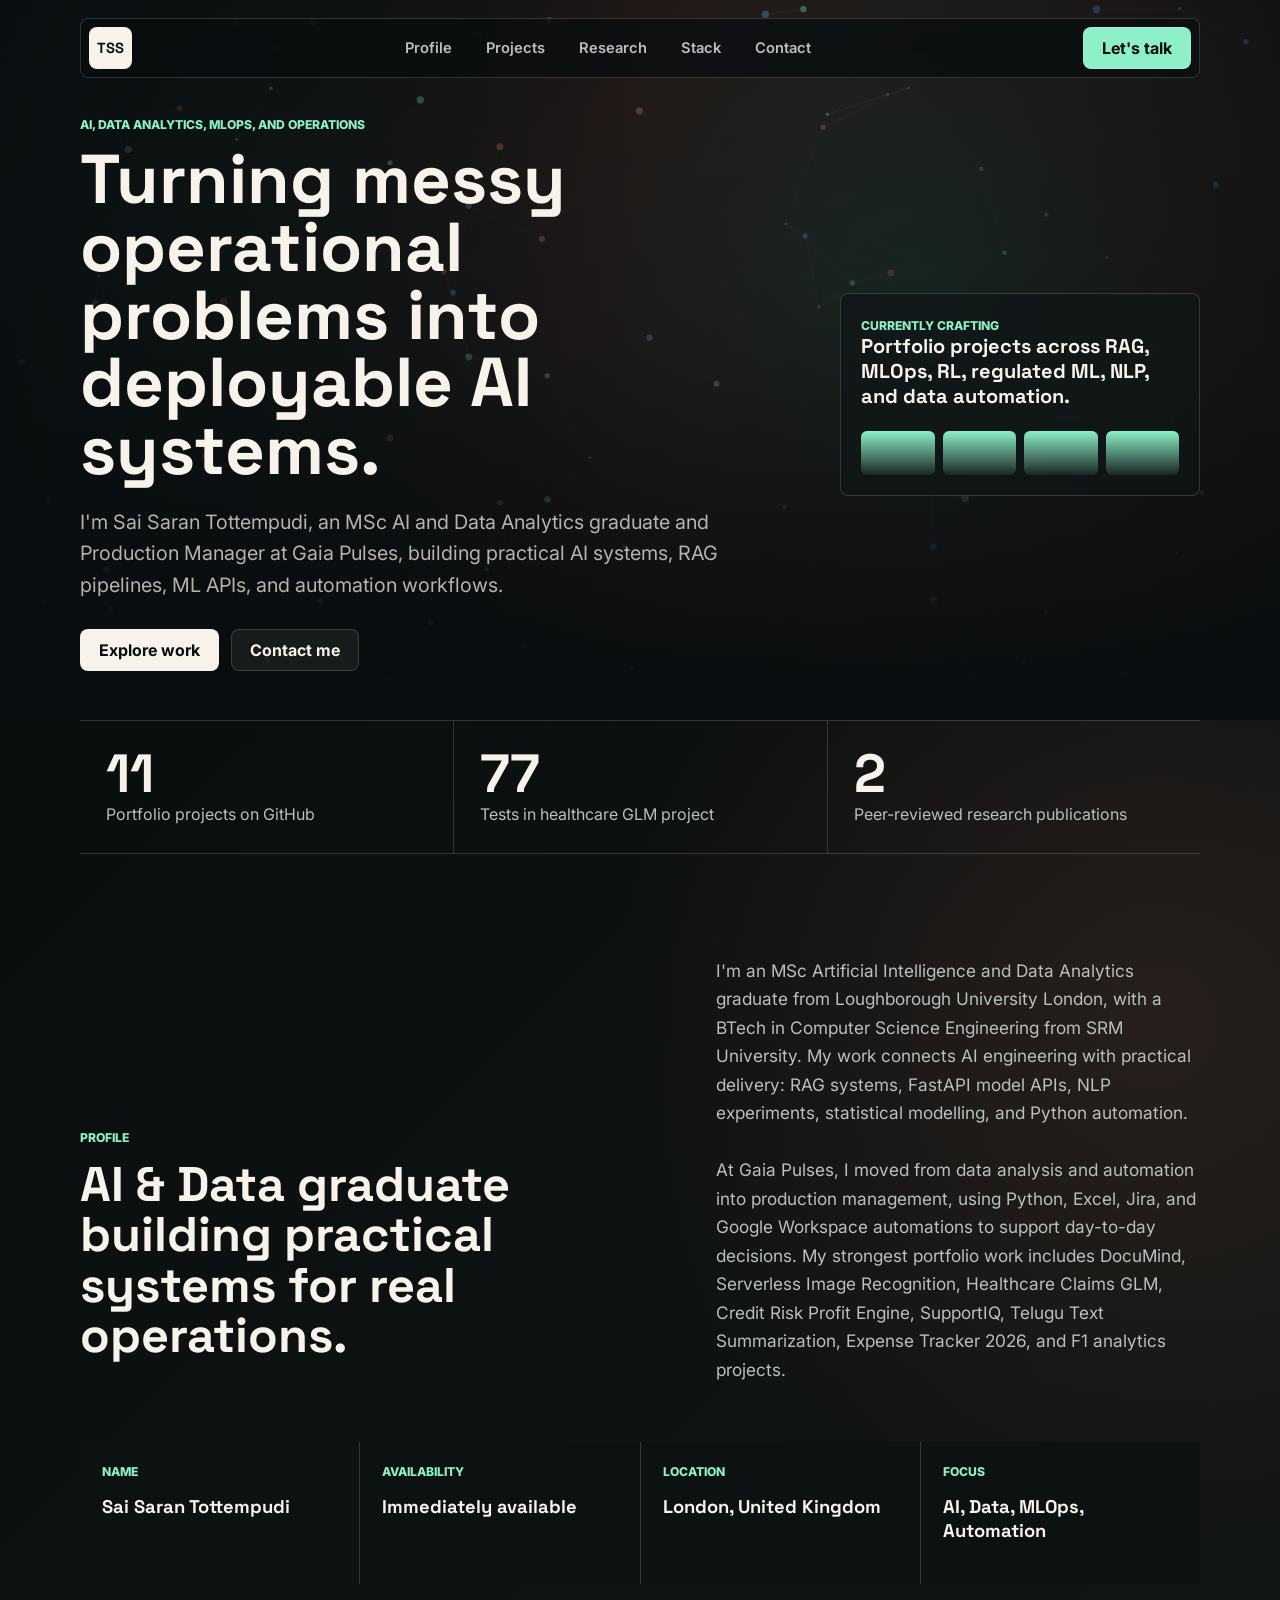
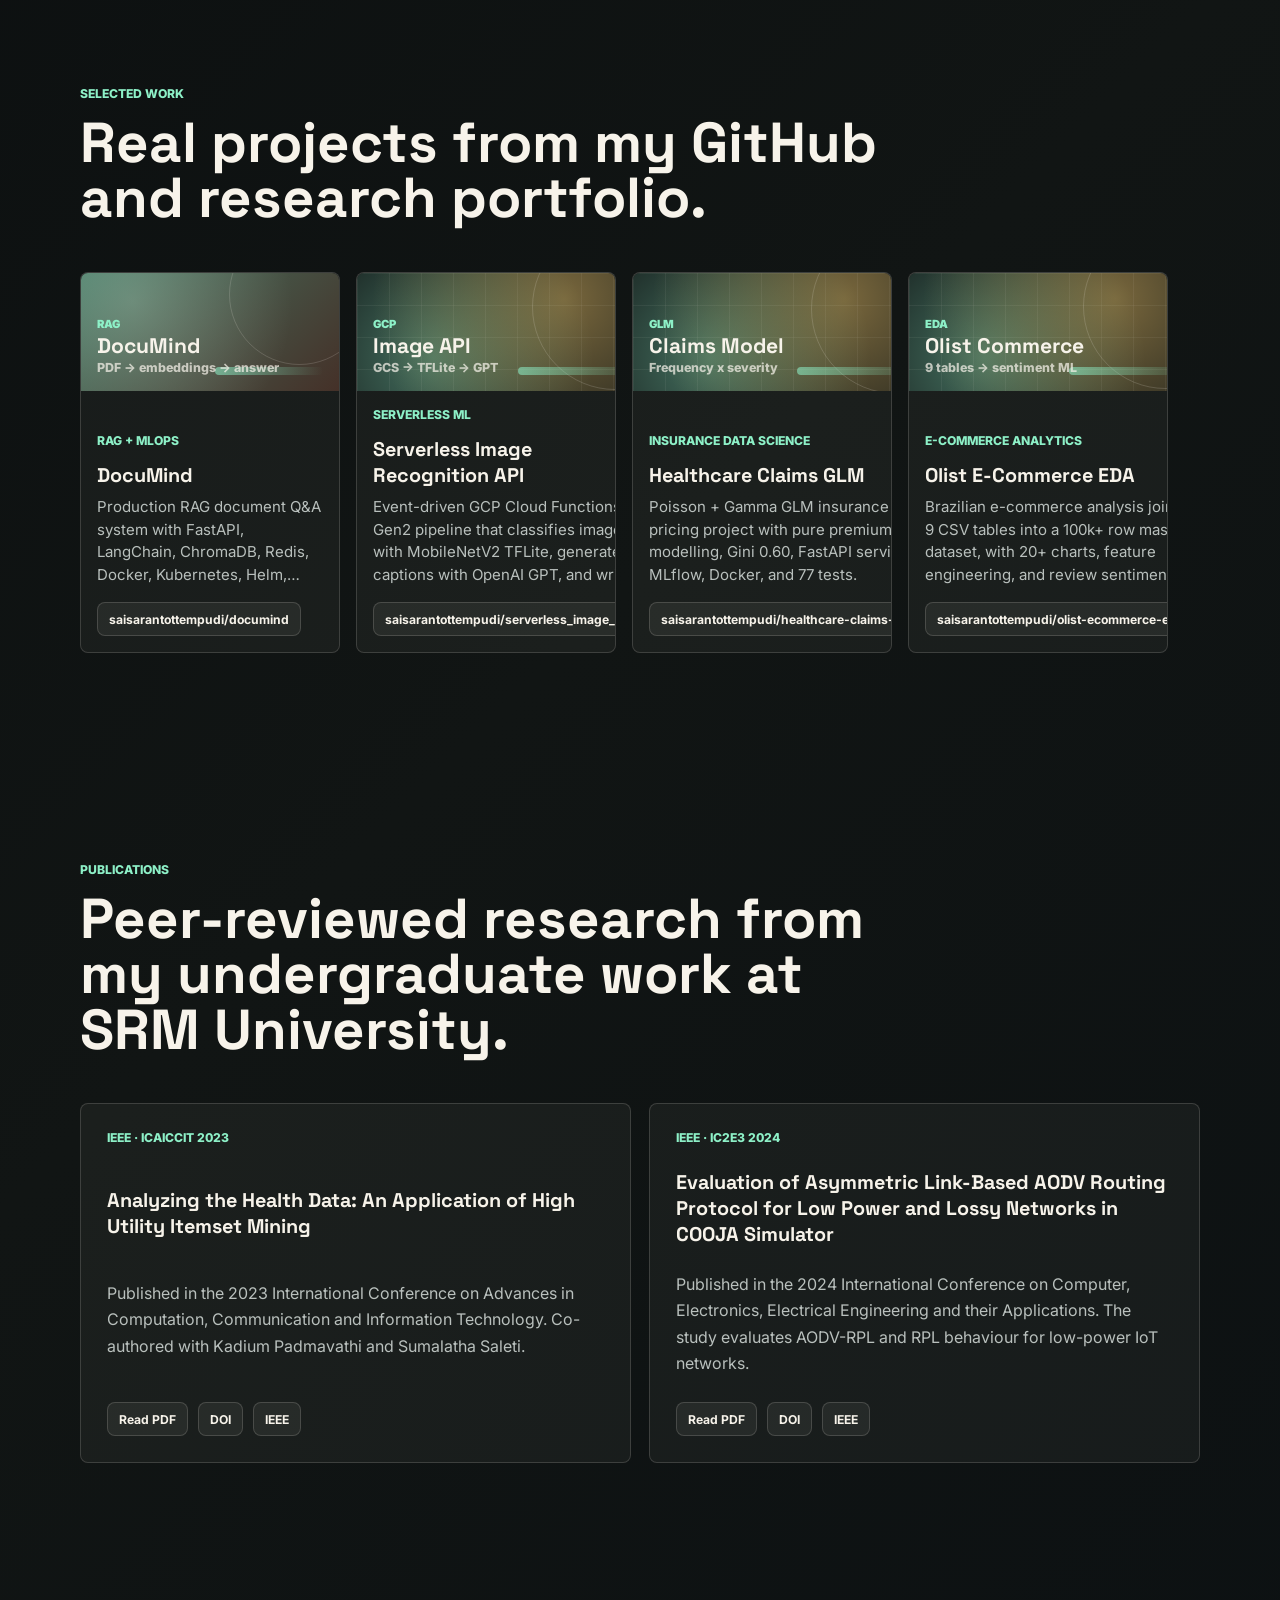
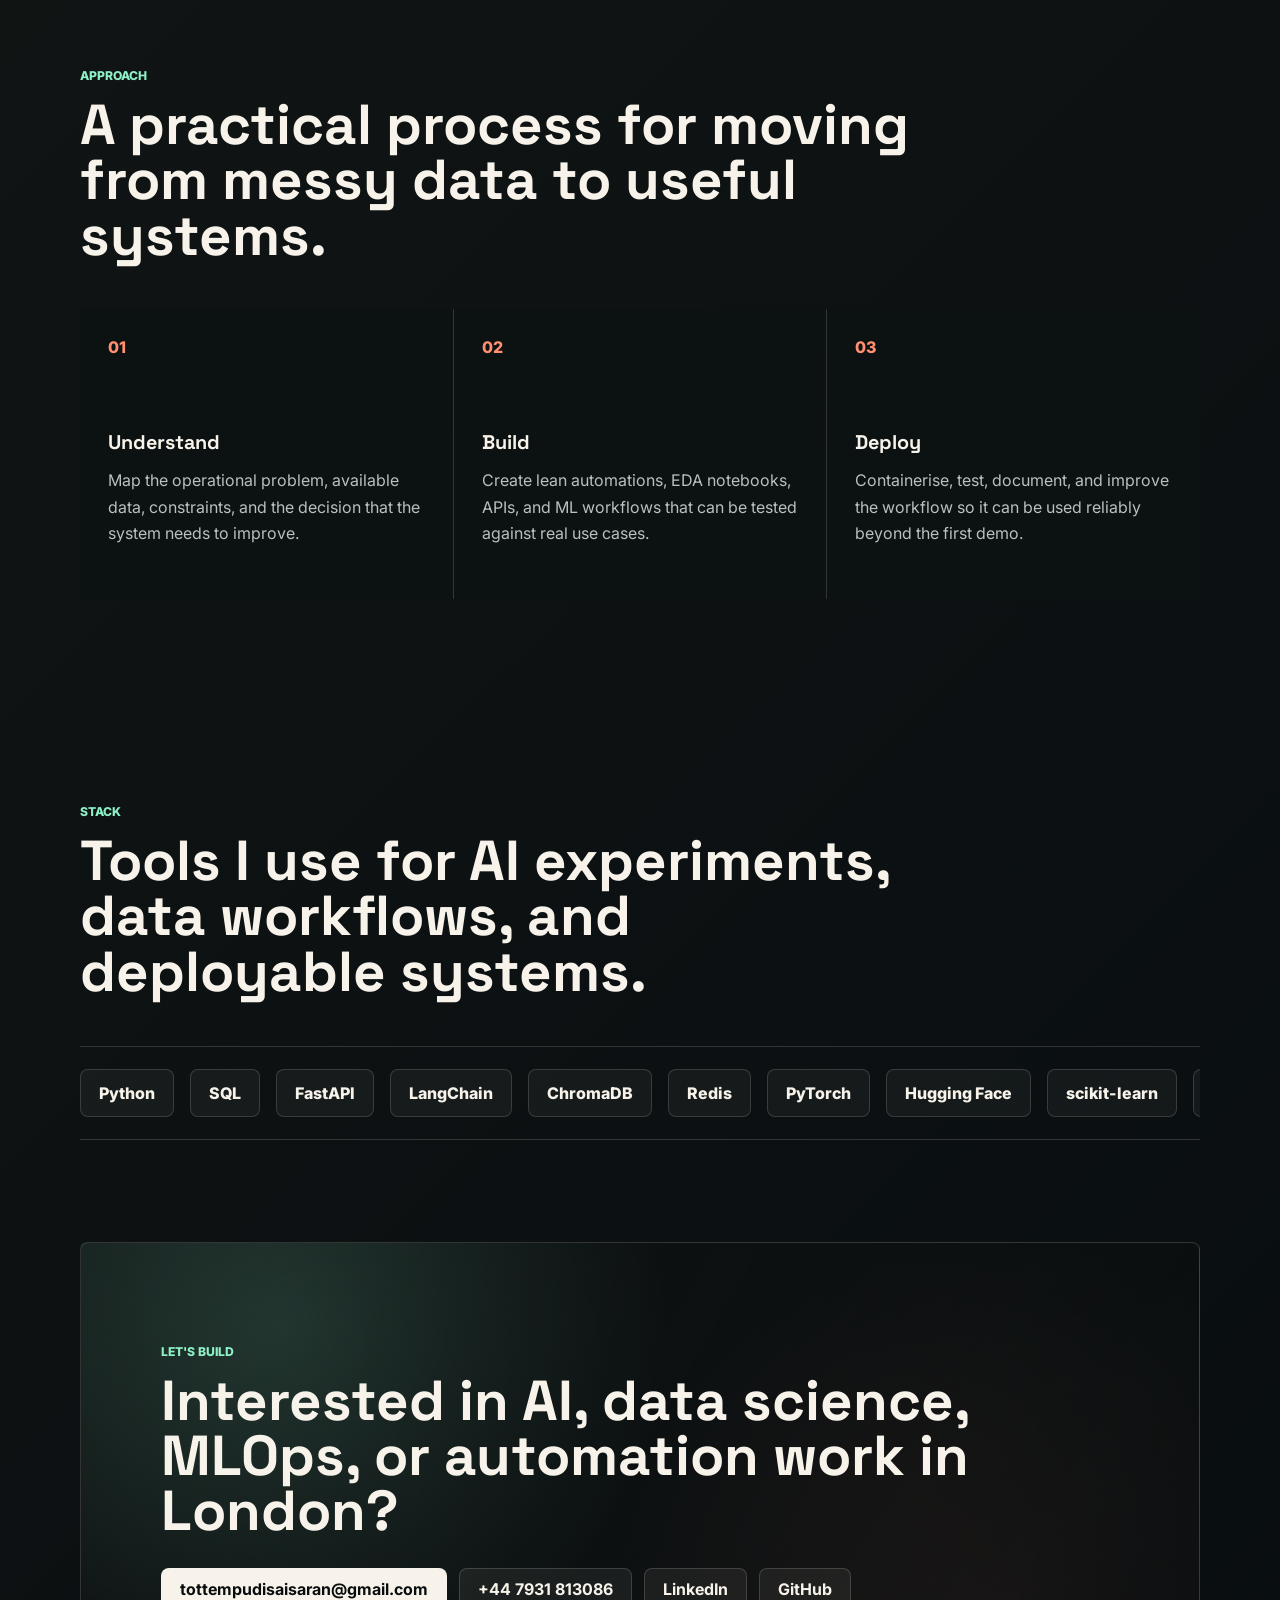
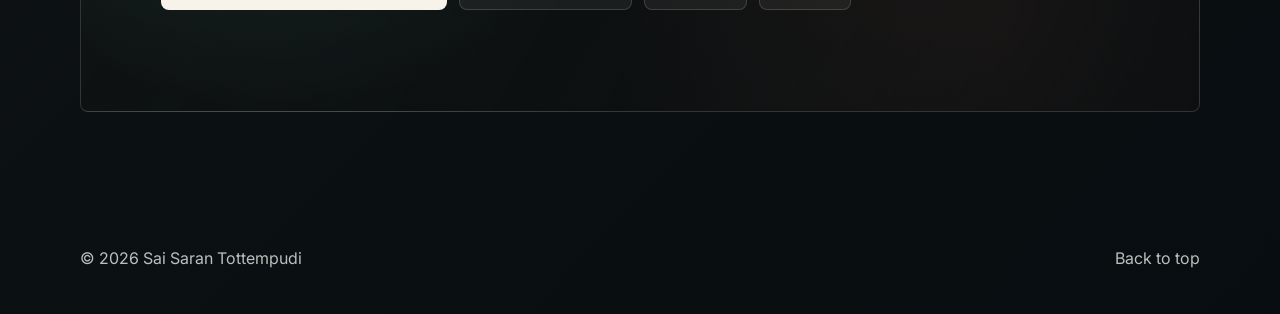
==== index.html @ 780d6856 "Initial commit — portfolio website" ====
<!doctype html>
<html lang="en">
  <head>
    <meta charset="UTF-8" />
    <meta name="viewport" content="width=device-width, initial-scale=1.0" />
    <meta
      name="description"
      content="Portfolio of Sai Saran Tottempudi, AI and Data Analytics graduate, MLOps builder, and Production Manager at Gaia Pulses."
    />
    <title>Sai Saran Tottempudi | AI & Data Portfolio</title>
    <link rel="preconnect" href="https://fonts.googleapis.com" />
    <link rel="preconnect" href="https://fonts.gstatic.com" crossorigin />
    <link
      href="https://fonts.googleapis.com/css2?family=Inter:wght@400;500;600;700;800&family=Space+Grotesk:wght@500;600;700&display=swap"
      rel="stylesheet"
    />
    <link rel="stylesheet" href="styles.css" />
  </head>
  <body>
    <div class="cursor-dot" aria-hidden="true"></div>
    <header class="site-header">
      <a class="brand" href="#about" aria-label="Sai Saran Tottempudi profile">
        <span>TSS</span>
      </a>
      <nav class="nav-links" aria-label="Primary navigation">
        <a href="#about">Profile</a>
        <a href="#work">Projects</a>
        <a href="#publications">Research</a>
        <a href="#stack">Stack</a>
        <a href="#contact">Contact</a>
      </nav>
      <a class="header-cta" href="mailto:tottempudisaisaran@gmail.com">Let&apos;s talk</a>
    </header>

    <main id="top">
      <section class="hero" aria-label="Portfolio introduction">
        <canvas id="hero-canvas" aria-hidden="true"></canvas>
        <div class="hero-shade" aria-hidden="true"></div>
        <div class="hero-content">
          <p class="eyebrow" data-reveal>AI, data analytics, MLOps, and operations</p>
          <h1 data-reveal>
            Turning messy operational problems into deployable AI systems.
          </h1>
          <p class="hero-copy" data-reveal>
            I&apos;m Sai Saran Tottempudi, an MSc AI and Data Analytics graduate
            and Production Manager at Gaia Pulses, building practical AI
            systems, RAG pipelines, ML APIs, and automation workflows.
          </p>
          <div class="hero-actions" data-reveal>
            <a class="button primary" href="#work">Explore work</a>
            <a class="button secondary" href="#contact">Contact me</a>
          </div>
        </div>
        <aside class="hero-panel" data-reveal aria-label="Current focus">
          <span class="panel-kicker">Currently crafting</span>
          <strong>Portfolio projects across RAG, MLOps, RL, regulated ML, NLP, and data automation.</strong>
          <div class="signal-row">
            <span></span>
            <span></span>
            <span></span>
            <span></span>
          </div>
        </aside>
      </section>

      <section class="metrics" aria-label="Portfolio metrics">
        <div data-reveal>
          <strong data-count="11">0</strong>
          <span>Portfolio projects on GitHub</span>
        </div>
        <div data-reveal>
          <strong data-count="77">0</strong>
          <span>Tests in healthcare GLM project</span>
        </div>
        <div data-reveal>
          <strong data-count="2">0</strong>
          <span>Peer-reviewed research publications</span>
        </div>
      </section>

      <section class="section intro" id="about">
        <div class="section-heading" data-reveal>
          <p class="eyebrow">Profile</p>
          <h2>AI &amp; Data graduate building practical systems for real operations.</h2>
        </div>
        <p class="intro-copy" data-reveal>
          I&apos;m an MSc Artificial Intelligence and Data Analytics graduate from
          Loughborough University London, with a BTech in Computer Science
          Engineering from SRM University. My work connects AI engineering with
          practical delivery: RAG systems, FastAPI model APIs, NLP experiments,
          statistical modelling, and Python automation.
          <br /><br />
          At Gaia Pulses, I moved from data analysis and automation into
          production management, using Python, Excel, Jira, and Google Workspace
          automations to support day-to-day decisions. My strongest portfolio
          work includes DocuMind, Serverless Image Recognition, Healthcare
          Claims GLM, Credit Risk Profit Engine, SupportIQ, Telugu Text
          Summarization, Expense Tracker 2026, and F1 analytics projects.
        </p>
      </section>

      <section class="profile-strip" aria-label="Personal details">
        <div data-reveal>
          <span>Name</span>
          <strong>Sai Saran Tottempudi</strong>
        </div>
        <div data-reveal>
          <span>Availability</span>
          <strong>Immediately available</strong>
        </div>
        <div data-reveal>
          <span>Location</span>
          <strong>London, United Kingdom</strong>
        </div>
        <div data-reveal>
          <span>Focus</span>
          <strong>AI, Data, MLOps, Automation</strong>
        </div>
      </section>

      <section class="section work" id="work">
        <div class="section-heading" data-reveal>
          <p class="eyebrow">Selected work</p>
          <h2>Real projects from my GitHub and research portfolio.</h2>
        </div>
        <div class="project-carousel-shell" data-reveal>
        <div class="project-carousel" aria-label="Project carousel">
          <article class="project-card" data-reveal>
            <div class="project-visual project-shot shot-documind" aria-hidden="true">
              <span>RAG</span>
              <strong>DocuMind</strong>
              <em>PDF -> embeddings -> answer</em>
            </div>
            <div class="project-body">
              <p>RAG + MLOps</p>
              <h3>DocuMind</h3>
              <span>Production RAG document Q&amp;A system with FastAPI, LangChain, ChromaDB, Redis, Docker, Kubernetes, Helm, Terraform, Prometheus, and Grafana.</span>
              <div class="project-links" aria-label="DocuMind project links">
                <a class="button secondary" href="https://github.com/saisarantottempudi/documind" target="_blank" rel="noreferrer">saisarantottempudi/documind</a>
              </div>
            </div>
          </article>
          <article class="project-card" data-reveal>
            <div class="project-visual project-shot shot-serverless" aria-hidden="true">
              <span>GCP</span>
              <strong>Image API</strong>
              <em>GCS -> TFLite -> GPT</em>
            </div>
            <div class="project-body">
              <p>Serverless ML</p>
              <h3>Serverless Image Recognition API</h3>
              <span>Event-driven GCP Cloud Functions Gen2 pipeline that classifies images with MobileNetV2 TFLite, generates captions with OpenAI GPT, and writes JSON results to Cloud Storage.</span>
              <div class="project-links" aria-label="Serverless Image Recognition API links">
                <a class="button secondary" href="https://github.com/saisarantottempudi/serverless_image_rec" target="_blank" rel="noreferrer">saisarantottempudi/serverless_image_rec</a>
              </div>
            </div>
          </article>
          <article class="project-card" data-reveal>
            <div class="project-visual project-shot shot-glm" aria-hidden="true">
              <span>GLM</span>
              <strong>Claims Model</strong>
              <em>Frequency x severity</em>
            </div>
            <div class="project-body">
              <p>Insurance data science</p>
              <h3>Healthcare Claims GLM</h3>
              <span>Poisson + Gamma GLM insurance pricing project with pure premium modelling, Gini 0.60, FastAPI serving, MLflow, Docker, and 77 tests.</span>
              <div class="project-links" aria-label="Healthcare Claims GLM links">
                <a class="button secondary" href="https://github.com/saisarantottempudi/healthcare-claims-glm" target="_blank" rel="noreferrer">saisarantottempudi/healthcare-claims-glm</a>
              </div>
            </div>
          </article>
          <article class="project-card" data-reveal>
            <div class="project-visual project-shot shot-olist" aria-hidden="true">
              <span>EDA</span>
              <strong>Olist Commerce</strong>
              <em>9 tables -> sentiment ML</em>
            </div>
            <div class="project-body">
              <p>E-commerce analytics</p>
              <h3>Olist E-Commerce EDA</h3>
              <span>Brazilian e-commerce analysis joining 9 CSV tables into a 100k+ row master dataset, with 20+ charts, feature engineering, and review sentiment prediction using five classifiers.</span>
              <div class="project-links" aria-label="Olist E-Commerce EDA links">
                <a class="button secondary" href="https://github.com/saisarantottempudi/olist-ecommerce-eda" target="_blank" rel="noreferrer">saisarantottempudi/olist-ecommerce-eda</a>
              </div>
            </div>
          </article>
          <article class="project-card" data-reveal>
            <div class="project-visual project-shot shot-credit" aria-hidden="true">
              <span>Risk</span>
              <strong>Profit Engine</strong>
              <em>PD + expected loss</em>
            </div>
            <div class="project-body">
              <p>Credit risk ML</p>
              <h3>Credit Risk Profit Engine</h3>
              <span>End-to-end credit risk and profit decisioning system with calibrated PD, expected loss, approval logic, portfolio analytics, and FastAPI scoring.</span>
              <div class="project-links" aria-label="Credit Risk Profit Engine links">
                <a class="button secondary" href="https://github.com/saisarantottempudi/credit_risk_profit_engine" target="_blank" rel="noreferrer">saisarantottempudi/credit_risk_profit_engine</a>
              </div>
            </div>
          </article>
          <article class="project-card" data-reveal>
            <div class="project-visual project-shot shot-support" aria-hidden="true">
              <span>AI Ops</span>
              <strong>SupportIQ</strong>
              <em>Ticket -> Claude -> reply</em>
            </div>
            <div class="project-body">
              <p>AI engineering</p>
              <h3>SupportIQ</h3>
              <span>AI support-ticket triage platform with FastAPI, Claude, Celery, Redis, PostgreSQL, React, TypeScript, Docker, and green CI.</span>
              <div class="project-links" aria-label="SupportIQ links">
                <a class="button secondary" href="https://github.com/saisarantottempudi/supportiq" target="_blank" rel="noreferrer">saisarantottempudi/supportiq</a>
              </div>
            </div>
          </article>
          <article class="project-card" data-reveal>
            <div class="project-visual project-shot shot-telugu" aria-hidden="true">
              <span>NLP</span>
              <strong>Telugu Summary</strong>
              <em>mBERT + T5 + XLNet</em>
            </div>
            <div class="project-body">
              <p>NLP research</p>
              <h3>Telugu Text Summarization</h3>
              <span>Transformer comparison for low-resource Telugu summarization using mBERT, T5, XLNet, PyTorch, Hugging Face, BLEU, and ROUGE.</span>
              <div class="project-links" aria-label="Telugu Text Summarization links">
                <a class="button secondary" href="https://github.com/saisarantottempudi/telugu-text-summarization" target="_blank" rel="noreferrer">saisarantottempudi/telugu-text-summarization</a>
              </div>
            </div>
          </article>
          <article class="project-card" data-reveal>
            <div class="project-visual project-shot shot-expense" aria-hidden="true">
              <span>Finance</span>
              <strong>Tracker 2026</strong>
              <em>27 sheets + 15k formulas</em>
            </div>
            <div class="project-body">
              <p>Python automation</p>
              <h3>Expense Tracker 2026</h3>
              <span>Multi-currency finance tracker generated with Python and openpyxl: 27 sheets, 15k+ formulas, charts, budgets, FX, debt, and savings logic.</span>
              <div class="project-links" aria-label="Expense Tracker 2026 links">
                <a class="button secondary" href="https://github.com/saisarantottempudi/expense-tracker-2026" target="_blank" rel="noreferrer">saisarantottempudi/expense-tracker-2026</a>
              </div>
            </div>
          </article>
          <article class="project-card" data-reveal>
            <div class="project-visual project-shot shot-f1" aria-hidden="true">
              <span>F1 AI</span>
              <strong>Race Analytics</strong>
              <em>LSTM + Monte Carlo</em>
            </div>
            <div class="project-body">
              <p>F1 analytics AI</p>
              <h3>F1 Analytics AI</h3>
              <span>End-to-end Formula 1 analytics platform with FastF1 data, PyTorch LSTM, Monte Carlo race simulation, reinforcement learning, RAG, FastAPI, Streamlit, and Plotly.</span>
              <div class="project-links" aria-label="F1 Analytics AI links">
                <a class="button secondary" href="https://github.com/saisarantottempudi/f1_analytics" target="_blank" rel="noreferrer">saisarantottempudi/f1_analytics</a>
              </div>
            </div>
          </article>
          <article class="project-card" data-reveal>
            <div class="project-visual project-shot shot-strategy" aria-hidden="true">
              <span>Strategy</span>
              <strong>Pit Engine</strong>
              <em>FastF1 + simulation</em>
            </div>
            <div class="project-body">
              <p>F1 strategy engine</p>
              <h3>F1 AI Strategy Engine</h3>
              <span>Terminal-first F1 pit strategy engine using FastF1 ingestion, medallion data architecture, scikit-learn regression, Monte Carlo simulation, FastAPI, and CLI workflows.</span>
              <div class="project-links" aria-label="F1 AI Strategy Engine links">
                <a class="button secondary" href="https://github.com/saisarantottempudi/f1_ai_strategy_engine" target="_blank" rel="noreferrer">saisarantottempudi/f1_ai_strategy_engine</a>
              </div>
            </div>
          </article>
          <article class="project-card" data-reveal>
            <div class="project-visual project-shot shot-recipe" aria-hidden="true">
              <span>RL</span>
              <strong>Recipe Optimizer</strong>
              <em>PPO + VAE + RAG</em>
            </div>
            <div class="project-body">
              <p>Reinforcement learning</p>
              <h3>Recipe Optimizer</h3>
              <span>PPO agent in a custom Gymnasium environment for food production planning, combining Stable Baselines3, PyTorch VAE reward shaping, ChromaDB RAG caching, and GPT-4o, Claude, and Llama 3 comparisons.</span>
              <div class="project-links" aria-label="Recipe Optimizer links">
                <a class="button secondary" href="https://github.com/saisarantottempudi/msc-rl-recipe-optimizer" target="_blank" rel="noreferrer">saisarantottempudi/msc-rl-recipe-optimizer</a>
              </div>
            </div>
          </article>
          <article class="project-card" data-reveal aria-hidden="true">
            <div class="project-visual project-shot shot-documind" aria-hidden="true">
              <span>RAG</span>
              <strong>DocuMind</strong>
              <em>PDF -> embeddings -> answer</em>
            </div>
            <div class="project-body">
              <p>RAG + MLOps</p>
              <h3>DocuMind</h3>
              <span>Production RAG document Q&amp;A system with FastAPI, LangChain, ChromaDB, Redis, Docker, Kubernetes, Helm, Terraform, Prometheus, and Grafana.</span>
              <div class="project-links" aria-label="DocuMind duplicate project links">
                <a class="button secondary" tabindex="-1" href="https://github.com/saisarantottempudi/documind" target="_blank" rel="noreferrer">saisarantottempudi/documind</a>
              </div>
            </div>
          </article>
          <article class="project-card" data-reveal aria-hidden="true">
            <div class="project-visual project-shot shot-serverless" aria-hidden="true">
              <span>GCP</span>
              <strong>Image API</strong>
              <em>GCS -> TFLite -> GPT</em>
            </div>
            <div class="project-body">
              <p>Serverless ML</p>
              <h3>Serverless Image Recognition API</h3>
              <span>Event-driven GCP Cloud Functions Gen2 pipeline that classifies images with MobileNetV2 TFLite, generates captions with OpenAI GPT, and writes JSON results to Cloud Storage.</span>
              <div class="project-links" aria-label="Serverless Image Recognition duplicate links">
                <a class="button secondary" tabindex="-1" href="https://github.com/saisarantottempudi/serverless_image_rec" target="_blank" rel="noreferrer">saisarantottempudi/serverless_image_rec</a>
              </div>
            </div>
          </article>
          <article class="project-card" data-reveal aria-hidden="true">
            <div class="project-visual project-shot shot-glm" aria-hidden="true">
              <span>GLM</span>
              <strong>Claims Model</strong>
              <em>Frequency x severity</em>
            </div>
            <div class="project-body">
              <p>Insurance data science</p>
              <h3>Healthcare Claims GLM</h3>
              <span>Poisson + Gamma GLM insurance pricing project with pure premium modelling, Gini 0.60, FastAPI serving, MLflow, Docker, and 77 tests.</span>
              <div class="project-links" aria-label="Healthcare Claims GLM duplicate links">
                <a class="button secondary" tabindex="-1" href="https://github.com/saisarantottempudi/healthcare-claims-glm" target="_blank" rel="noreferrer">saisarantottempudi/healthcare-claims-glm</a>
              </div>
            </div>
          </article>
        </div>
        </div>
      </section>

      <section class="section publications" id="publications">
        <div class="section-heading" data-reveal>
          <p class="eyebrow">Publications</p>
          <h2>Peer-reviewed research from my undergraduate work at SRM University.</h2>
        </div>
        <div class="publication-grid">
          <article class="publication-card" data-reveal>
            <p>IEEE · ICAICCIT 2023</p>
            <h3>Analyzing the Health Data: An Application of High Utility Itemset Mining</h3>
            <span>
              Published in the 2023 International Conference on Advances in
              Computation, Communication and Information Technology. Co-authored
              with Kadium Padmavathi and Sumalatha Saleti.
            </span>
            <div class="project-links" aria-label="Health data publication links">
              <a class="button secondary" href="assets/papers/analyzing-health-data-high-utility-itemset-mining.pdf" target="_blank" rel="noreferrer">Read PDF</a>
              <a class="button secondary" href="https://doi.org/10.1109/ICAICCIT60255.2023.10466177" target="_blank" rel="noreferrer">DOI</a>
              <a class="button secondary" href="https://ieeexplore.ieee.org/document/10466177" target="_blank" rel="noreferrer">IEEE</a>
            </div>
          </article>
          <article class="publication-card" data-reveal>
            <p>IEEE · IC2E3 2024</p>
            <h3>Evaluation of Asymmetric Link-Based AODV Routing Protocol for Low Power and Lossy Networks in COOJA Simulator</h3>
            <span>
              Published in the 2024 International Conference on Computer,
              Electronics, Electrical Engineering and their Applications. The
              study evaluates AODV-RPL and RPL behaviour for low-power IoT networks.
            </span>
            <div class="project-links" aria-label="AODV-RPL publication links">
              <a class="button secondary" href="assets/papers/aodv-rpl-cooja-simulator.pdf" target="_blank" rel="noreferrer">Read PDF</a>
              <a class="button secondary" href="https://doi.org/10.1109/ic2e362166.2024.10826896" target="_blank" rel="noreferrer">DOI</a>
              <a class="button secondary" href="https://ieeexplore.ieee.org/document/10826896" target="_blank" rel="noreferrer">IEEE</a>
            </div>
          </article>
        </div>
      </section>

      <section class="section process">
        <div class="section-heading" data-reveal>
          <p class="eyebrow">Approach</p>
          <h2>A practical process for moving from messy data to useful systems.</h2>
        </div>
        <div class="process-list">
          <div data-reveal>
            <span>01</span>
            <h3>Understand</h3>
            <p>Map the operational problem, available data, constraints, and the decision that the system needs to improve.</p>
          </div>
          <div data-reveal>
            <span>02</span>
            <h3>Build</h3>
            <p>Create lean automations, EDA notebooks, APIs, and ML workflows that can be tested against real use cases.</p>
          </div>
          <div data-reveal>
            <span>03</span>
            <h3>Deploy</h3>
            <p>Containerise, test, document, and improve the workflow so it can be used reliably beyond the first demo.</p>
          </div>
        </div>
      </section>

      <section class="section stack" id="stack">
        <div class="section-heading" data-reveal>
          <p class="eyebrow">Stack</p>
          <h2>Tools I use for AI experiments, data workflows, and deployable systems.</h2>
        </div>
        <div class="stack-marquee" data-reveal aria-label="Technology stack">
          <div>
            <span>Python</span>
            <span>SQL</span>
            <span>FastAPI</span>
            <span>LangChain</span>
            <span>ChromaDB</span>
            <span>Redis</span>
            <span>PyTorch</span>
            <span>Hugging Face</span>
            <span>scikit-learn</span>
            <span>statsmodels</span>
            <span>LightGBM</span>
            <span>MLflow</span>
            <span>Docker</span>
            <span>Kubernetes</span>
            <span>Helm</span>
            <span>Terraform</span>
            <span>GitHub Actions</span>
            <span>React</span>
            <span>TypeScript</span>
          </div>
          <div aria-hidden="true">
            <span>Python</span>
            <span>SQL</span>
            <span>FastAPI</span>
            <span>LangChain</span>
            <span>ChromaDB</span>
            <span>Redis</span>
            <span>PyTorch</span>
            <span>Hugging Face</span>
            <span>scikit-learn</span>
            <span>statsmodels</span>
            <span>LightGBM</span>
            <span>MLflow</span>
            <span>Docker</span>
            <span>Kubernetes</span>
            <span>Helm</span>
            <span>Terraform</span>
            <span>GitHub Actions</span>
            <span>React</span>
            <span>TypeScript</span>
          </div>
        </div>
      </section>

      <section class="section contact" id="contact">
        <div class="contact-inner" data-reveal>
          <p class="eyebrow">Let&apos;s build</p>
          <h2>Interested in AI, data science, MLOps, or automation work in London?</h2>
          <div class="contact-actions">
            <a class="button primary" href="mailto:tottempudisaisaran@gmail.com">tottempudisaisaran@gmail.com</a>
            <a class="button secondary" href="tel:+447931813086">+44 7931 813086</a>
            <a class="button secondary" href="https://www.linkedin.com/in/tottempudi-sai-saran">LinkedIn</a>
            <a class="button secondary" href="https://github.com/saisarantottempudi">GitHub</a>
          </div>
        </div>
      </section>
    </main>

    <footer class="site-footer">
      <span>© 2026 Sai Saran Tottempudi</span>
      <a href="#top">Back to top</a>
    </footer>

    <script src="script.js"></script>
  </body>
</html>
---- styles.css ----
:root {
  color-scheme: dark;
  --ink: #f7f3ea;
  --muted: #b9c0bd;
  --soft: rgba(247, 243, 234, 0.72);
  --line: rgba(247, 243, 234, 0.16);
  --panel: rgba(17, 22, 24, 0.74);
  --green: #8df0c7;
  --coral: #ff8f70;
  --gold: #f5c86a;
  --blue: #72b8ff;
  --bg: #090d0f;
  --radius: 8px;
}

* {
  box-sizing: border-box;
}

html {
  scroll-behavior: smooth;
  overflow-x: hidden;
}

body {
  margin: 0;
  background:
    radial-gradient(circle at 10% 5%, rgba(141, 240, 199, 0.13), transparent 30rem),
    radial-gradient(circle at 90% 20%, rgba(255, 143, 112, 0.1), transparent 34rem),
    linear-gradient(135deg, #080b0d 0%, #111514 44%, #080d11 100%);
  color: var(--ink);
  font-family: Inter, system-ui, sans-serif;
  overflow-x: hidden;
}

a {
  color: inherit;
  text-decoration: none;
}

.cursor-dot {
  position: fixed;
  width: 18px;
  height: 18px;
  border: 1px solid rgba(141, 240, 199, 0.8);
  border-radius: 999px;
  pointer-events: none;
  transform: translate(-50%, -50%);
  z-index: 20;
  opacity: 0;
  transition: opacity 180ms ease, width 180ms ease, height 180ms ease;
}

.site-header {
  position: fixed;
  top: 18px;
  left: 50%;
  z-index: 10;
  display: grid;
  grid-template-columns: auto 1fr auto;
  align-items: center;
  width: min(1120px, calc(100% - 32px));
  min-height: 58px;
  padding: 8px;
  border: 1px solid var(--line);
  border-radius: var(--radius);
  background: rgba(9, 13, 15, 0.72);
  backdrop-filter: blur(20px);
  transform: translateX(-50%);
}

.brand {
  display: grid;
  place-items: center;
  min-width: 42px;
  height: 42px;
  padding: 0 8px;
  border-radius: var(--radius);
  background: var(--ink);
  color: #09100e;
  font-size: 0.92rem;
  font-family: "Space Grotesk", sans-serif;
  font-weight: 800;
}

.nav-links {
  display: flex;
  justify-content: center;
  gap: clamp(12px, 3vw, 34px);
  color: var(--muted);
  font-size: 0.92rem;
  font-weight: 600;
}

.nav-links a,
.site-footer a {
  transition: color 180ms ease;
}

.nav-links a:hover,
.site-footer a:hover {
  color: var(--green);
}

.header-cta,
.button {
  display: inline-flex;
  align-items: center;
  justify-content: center;
  min-height: 42px;
  padding: 0 18px;
  border: 1px solid var(--line);
  border-radius: var(--radius);
  font-weight: 700;
  transition: transform 180ms ease, border-color 180ms ease, background 180ms ease;
}

.header-cta {
  color: var(--bg);
  background: var(--green);
}

.button:hover,
.header-cta:hover {
  transform: translateY(-2px);
}

.button {
  max-width: 100%;
  text-align: center;
  overflow-wrap: anywhere;
}

.hero {
  position: relative;
  min-height: min(760px, calc(100svh - 180px));
  display: grid;
  grid-template-columns: minmax(0, 760px) minmax(280px, 360px);
  align-items: center;
  justify-content: space-between;
  gap: clamp(36px, 7vw, 96px);
  padding: 98px max(24px, calc((100vw - 1120px) / 2)) 30px;
  overflow: hidden;
  isolation: isolate;
}

#hero-canvas,
.hero-shade {
  position: absolute;
  inset: 0;
  width: 100%;
  height: 100%;
}

#hero-canvas {
  z-index: -3;
}

.hero-shade {
  z-index: -2;
  background:
    linear-gradient(180deg, rgba(9, 13, 15, 0.08), rgba(9, 13, 15, 0.34) 48%, #090d0f 100%),
    linear-gradient(90deg, rgba(9, 13, 15, 0.88), rgba(9, 13, 15, 0.38), rgba(9, 13, 15, 0.66));
}

.hero-content {
  width: min(820px, 100%);
  min-width: 0;
  max-width: 100%;
}

.eyebrow,
.panel-kicker,
.project-body p,
.publication-card p {
  margin: 0 0 14px;
  color: var(--green);
  font-size: 0.76rem;
  font-weight: 800;
  letter-spacing: 0;
  text-transform: uppercase;
}

h1,
h2,
h3,
p {
  margin-top: 0;
}

h1,
h2 {
  font-family: "Space Grotesk", Inter, sans-serif;
  line-height: 0.98;
  letter-spacing: 0;
}

h1 {
  max-width: 920px;
  margin-bottom: 22px;
  font-size: clamp(2.6rem, 5.4vw, 4.35rem);
}

h2 {
  max-width: 850px;
  font-size: clamp(2rem, 4.4vw, 3.85rem);
}

.intro h2 {
  max-width: 740px;
  font-size: clamp(2rem, 3.8vw, 3.35rem);
  line-height: 1.04;
}

h3 {
  font-family: "Space Grotesk", Inter, sans-serif;
  font-size: clamp(1.15rem, 1.55vw, 1.55rem);
}

.hero-copy {
  max-width: 650px;
  color: var(--soft);
  font-size: clamp(1.04rem, 1.8vw, 1.24rem);
  line-height: 1.58;
}

.hero-actions {
  display: flex;
  flex-wrap: wrap;
  gap: 12px;
  margin-top: 28px;
}

.button.primary {
  border-color: transparent;
  background: var(--ink);
  color: var(--bg);
}

.button.secondary {
  background: rgba(247, 243, 234, 0.06);
}

.hero-panel {
  position: relative;
  width: min(360px, 100%);
  justify-self: end;
  padding: 20px;
  border: 1px solid var(--line);
  border-radius: var(--radius);
  background: var(--panel);
  backdrop-filter: blur(18px);
}

.hero-panel strong {
  display: block;
  font-family: "Space Grotesk", Inter, sans-serif;
  font-size: 1.25rem;
  line-height: 1.25;
}

.signal-row {
  display: grid;
  grid-template-columns: repeat(4, 1fr);
  gap: 8px;
  margin-top: 22px;
}

.signal-row span {
  height: 44px;
  border-radius: 6px;
  background: linear-gradient(180deg, var(--green), rgba(141, 240, 199, 0.08));
  animation: equalize 1.3s ease-in-out infinite alternate;
}

.signal-row span:nth-child(2) {
  animation-delay: 140ms;
}

.signal-row span:nth-child(3) {
  animation-delay: 280ms;
}

.signal-row span:nth-child(4) {
  animation-delay: 420ms;
}

.metrics,
.section,
.profile-strip,
.site-footer {
  width: min(1120px, calc(100% - 48px));
  margin: 0 auto;
}

.metrics {
  display: grid;
  grid-template-columns: repeat(3, 1fr);
  border-top: 1px solid var(--line);
  border-bottom: 1px solid var(--line);
}

.metrics div {
  padding: 26px 26px;
}

.metrics div + div {
  border-left: 1px solid var(--line);
}

.metrics strong {
  display: block;
  font-family: "Space Grotesk", Inter, sans-serif;
  font-size: clamp(2.15rem, 4.2vw, 3.55rem);
  line-height: 1;
}

.metrics span,
.intro-copy,
.process-list p,
.project-body span,
.publication-card span {
  color: var(--muted);
  line-height: 1.65;
}

.section {
  padding: clamp(58px, 8vw, 106px) 0;
}

.intro {
  display: grid;
  grid-template-columns: minmax(0, 1.1fr) minmax(280px, 0.9fr);
  gap: 44px;
  align-items: end;
}

.intro-copy {
  max-width: 650px;
  font-size: clamp(1rem, 1.35vw, 1.16rem);
}

.profile-strip {
  display: grid;
  grid-template-columns: repeat(4, minmax(0, 1fr));
  gap: 1px;
  margin-top: -62px;
  background: var(--line);
}

.profile-strip div {
  min-height: 142px;
  padding: 22px;
  background: #0c1112;
}

.profile-strip span {
  display: block;
  margin-bottom: 16px;
  color: var(--green);
  font-size: 0.76rem;
  font-weight: 800;
  text-transform: uppercase;
}

.profile-strip strong {
  font-family: "Space Grotesk", Inter, sans-serif;
  font-size: 1.15rem;
  line-height: 1.3;
}

.project-carousel-shell {
  margin-top: 36px;
  overflow: hidden;
}

.project-carousel {
  display: grid;
  grid-auto-columns: minmax(260px, 28%);
  grid-auto-flow: column;
  gap: 16px;
  overflow-x: auto;
  overscroll-behavior-x: contain;
  padding-bottom: 4px;
  scroll-padding-inline: max(24px, calc((100vw - 1120px) / 2));
  scroll-snap-type: x mandatory;
  scrollbar-width: none;
  -webkit-overflow-scrolling: touch;
}

.project-carousel::-webkit-scrollbar {
  display: none;
}

.project-carousel .project-card {
  scroll-snap-align: start;
}

.publication-grid {
  display: grid;
  grid-template-columns: repeat(2, minmax(0, 1fr));
  gap: 18px;
  margin-top: 36px;
}

.project-card,
.publication-card {
  min-height: 370px;
  display: grid;
  align-content: space-between;
  overflow: hidden;
  border: 1px solid var(--line);
  border-radius: var(--radius);
  background: rgba(247, 243, 234, 0.045);
  transition: transform 220ms ease, border-color 220ms ease;
}

.project-card:hover {
  border-color: rgba(141, 240, 199, 0.42);
  transform: translateY(-5px);
}

.publication-card:hover {
  border-color: rgba(245, 200, 106, 0.46);
  transform: translateY(-5px);
}

.publication-card {
  min-height: 360px;
  padding: 26px;
}

.project-card.featured {
  min-height: 370px;
}

.project-visual {
  position: relative;
  min-height: 118px;
  overflow: hidden;
}

.featured .project-visual {
  min-height: 118px;
}

.project-visual.compact {
  min-height: 118px;
}

.aurora {
  background:
    radial-gradient(circle at 20% 30%, rgba(141, 240, 199, 0.8), transparent 18rem),
    radial-gradient(circle at 80% 40%, rgba(255, 143, 112, 0.72), transparent 19rem),
    radial-gradient(circle at 45% 85%, rgba(114, 184, 255, 0.72), transparent 17rem),
    #101614;
}

.aurora span {
  position: absolute;
  width: 54%;
  aspect-ratio: 1;
  border: 1px solid rgba(247, 243, 234, 0.22);
  border-radius: 999px;
  animation: orbit 12s linear infinite;
}

.aurora span:nth-child(1) {
  top: 12%;
  left: 16%;
}

.aurora span:nth-child(2) {
  right: -12%;
  bottom: 16%;
  animation-duration: 17s;
}

.aurora span:nth-child(3) {
  left: 28%;
  bottom: -18%;
  animation-duration: 20s;
}

.mesh {
  background:
    linear-gradient(90deg, rgba(247, 243, 234, 0.06) 1px, transparent 1px),
    linear-gradient(rgba(247, 243, 234, 0.06) 1px, transparent 1px),
    radial-gradient(circle at 80% 20%, rgba(245, 200, 106, 0.62), transparent 12rem),
    radial-gradient(circle at 28% 76%, rgba(141, 240, 199, 0.52), transparent 11rem),
    #121717;
  background-size: 34px 34px, 34px 34px, auto, auto, auto;
  animation: drift 9s ease-in-out infinite alternate;
}

.pulse {
  background:
    repeating-radial-gradient(circle at 50% 50%, rgba(247, 243, 234, 0.2) 0 1px, transparent 1px 24px),
    radial-gradient(circle at 50% 50%, rgba(255, 143, 112, 0.76), transparent 13rem),
    #111820;
  animation: pulse 3.4s ease-in-out infinite;
}

.project-shot {
  display: grid;
  align-content: end;
  gap: 4px;
  padding: 16px;
  isolation: isolate;
  background-color: #101614;
}

.project-shot::before,
.project-shot::after {
  content: "";
  position: absolute;
  inset: auto;
  z-index: -1;
  opacity: 0.8;
}

.project-shot::before {
  width: 54%;
  aspect-ratio: 1;
  right: -12%;
  top: -42%;
  border: 1px solid rgba(247, 243, 234, 0.2);
  border-radius: 999px;
}

.project-shot::after {
  width: 42%;
  height: 8px;
  right: 16px;
  bottom: 16px;
  border-radius: 999px;
  background: linear-gradient(90deg, var(--green), transparent);
  opacity: 0.58;
}

.project-shot span {
  color: var(--green);
  font-size: 0.7rem;
  font-weight: 900;
  letter-spacing: 0;
  text-transform: uppercase;
}

.project-shot strong {
  max-width: 72%;
  color: var(--ink);
  font-family: "Space Grotesk", Inter, sans-serif;
  font-size: clamp(1.04rem, 1.7vw, 1.32rem);
  line-height: 1;
}

.project-shot em {
  color: rgba(247, 243, 234, 0.72);
  font-size: 0.78rem;
  font-style: normal;
  font-weight: 800;
}

.shot-documind {
  background:
    linear-gradient(135deg, rgba(141, 240, 199, 0.44), rgba(255, 143, 112, 0.22)),
    radial-gradient(circle at 20% 24%, rgba(247, 243, 234, 0.28), transparent 10rem),
    #101614;
}

.shot-serverless,
.shot-glm,
.shot-olist {
  background:
    linear-gradient(90deg, rgba(247, 243, 234, 0.06) 1px, transparent 1px),
    linear-gradient(rgba(247, 243, 234, 0.06) 1px, transparent 1px),
    radial-gradient(circle at 68% 22%, rgba(245, 200, 106, 0.45), transparent 12rem),
    radial-gradient(circle at 25% 72%, rgba(141, 240, 199, 0.42), transparent 10rem),
    #121717;
  background-size: 32px 32px, 32px 32px, auto, auto, auto;
}

.shot-credit,
.shot-expense {
  background:
    repeating-radial-gradient(circle at 62% 48%, rgba(247, 243, 234, 0.18) 0 1px, transparent 1px 23px),
    radial-gradient(circle at 62% 48%, rgba(255, 143, 112, 0.62), transparent 12rem),
    #111820;
}

.shot-support,
.shot-telugu {
  background:
    linear-gradient(140deg, rgba(114, 184, 255, 0.2), transparent 55%),
    radial-gradient(circle at 24% 28%, rgba(141, 240, 199, 0.5), transparent 11rem),
    radial-gradient(circle at 90% 82%, rgba(255, 143, 112, 0.24), transparent 11rem),
    #101416;
}

.shot-f1,
.shot-strategy,
.shot-recipe {
  background:
    linear-gradient(115deg, rgba(255, 143, 112, 0.5), transparent 48%),
    repeating-linear-gradient(90deg, rgba(247, 243, 234, 0.16) 0 8px, transparent 8px 16px),
    #101414;
}

.project-body {
  padding: 16px;
}

.project-body h3 {
  margin-bottom: 8px;
}

.project-body span {
  display: -webkit-box;
  font-size: 0.94rem;
  line-height: 1.5;
  overflow: hidden;
  -webkit-box-orient: vertical;
  -webkit-line-clamp: 4;
}

.publication-card span {
  display: block;
}

.publication-card h3 {
  margin-bottom: 14px;
  font-size: clamp(1.15rem, 1.55vw, 1.48rem);
}

.project-links {
  display: flex;
  flex-wrap: wrap;
  gap: 10px;
  margin-top: 16px;
}

.project-links .button {
  max-width: 100%;
  min-height: 34px;
  padding-inline: 11px;
  font-size: 0.76rem;
  overflow: hidden;
  text-overflow: ellipsis;
  white-space: nowrap;
}

.process-list {
  display: grid;
  grid-template-columns: repeat(3, minmax(0, 1fr));
  gap: 1px;
  margin-top: 36px;
  background: var(--line);
}

.process-list div {
  min-height: 290px;
  padding: 28px;
  background: #0c1112;
}

.process-list span {
  color: var(--coral);
  font-weight: 800;
}

.process-list h3 {
  margin: 72px 0 12px;
}

.stack-marquee {
  display: flex;
  gap: 16px;
  overflow: hidden;
  border-top: 1px solid var(--line);
  border-bottom: 1px solid var(--line);
  padding: 22px 0;
}

.stack-marquee div {
  display: flex;
  min-width: max-content;
  gap: 16px;
  animation: marquee 22s linear infinite;
}

.stack-marquee span {
  display: inline-flex;
  align-items: center;
  min-height: 48px;
  padding: 0 18px;
  border: 1px solid var(--line);
  border-radius: var(--radius);
  background: rgba(247, 243, 234, 0.045);
  font-weight: 800;
}

.contact {
  padding-top: 0;
}

.contact-inner {
  min-height: 470px;
  display: grid;
  align-content: center;
  justify-items: start;
  padding: clamp(28px, 7vw, 80px);
  border: 1px solid var(--line);
  border-radius: var(--radius);
  background:
    linear-gradient(120deg, rgba(9, 13, 15, 0.2), rgba(9, 13, 15, 0.86)),
    radial-gradient(circle at 18% 18%, rgba(141, 240, 199, 0.24), transparent 24rem),
    radial-gradient(circle at 82% 80%, rgba(255, 143, 112, 0.2), transparent 24rem),
    #101414;
}

.contact-inner h2 {
  margin-bottom: 30px;
}

.contact-actions {
  display: flex;
  flex-wrap: wrap;
  gap: 12px;
  max-width: 100%;
}

.site-footer {
  display: flex;
  justify-content: space-between;
  gap: 20px;
  padding: 34px 0 46px;
  color: var(--muted);
}

[data-reveal] {
  opacity: 0;
  transform: translateY(24px);
  transition: opacity 650ms ease, transform 650ms ease;
}

[data-reveal].is-visible {
  opacity: 1;
  transform: translateY(0);
}

@keyframes equalize {
  from {
    transform: scaleY(0.28);
    transform-origin: bottom;
  }
  to {
    transform: scaleY(1);
    transform-origin: bottom;
  }
}

@keyframes orbit {
  to {
    transform: rotate(360deg);
  }
}

@keyframes drift {
  to {
    background-position: 18px -12px, 18px -12px, center, center, center;
  }
}

@keyframes pulse {
  50% {
    filter: saturate(1.3) brightness(1.15);
    transform: scale(1.02);
  }
}

@keyframes marquee {
  to {
    transform: translateX(calc(-100% - 16px));
  }
}

@media (max-width: 820px) {
  .site-header {
    grid-template-columns: auto auto;
  }

  .nav-links {
    display: none;
  }

  .header-cta {
    justify-self: end;
  }

  .hero {
    min-height: auto;
    grid-template-columns: 1fr;
    align-items: start;
    padding-top: 120px;
    padding-right: 16px;
    padding-bottom: 54px;
    padding-left: 16px;
  }

  .hero-content {
    width: 100%;
    max-width: calc(100vw - 32px);
  }

  .hero-panel {
    margin-top: 44px;
    justify-self: start;
  }

  .metrics,
  .intro,
  .profile-strip,
  .publication-grid,
  .process-list {
    grid-template-columns: 1fr;
  }

  .project-carousel {
    display: grid;
    grid-auto-columns: minmax(240px, 78%);
    grid-auto-flow: column;
    grid-template-columns: none;
  }

  .metrics div + div {
    border-left: 0;
    border-top: 1px solid var(--line);
  }

  .project-card.featured {
    min-height: 370px;
  }

  .featured .project-visual {
    min-height: 118px;
  }
}

@media (min-width: 821px) and (max-width: 1180px) {
  .site-header {
    width: min(960px, calc(100% - 32px));
  }

  .hero {
    min-height: min(720px, calc(100svh - 160px));
    grid-template-columns: minmax(0, 1fr) minmax(260px, 320px);
    gap: clamp(24px, 4vw, 48px);
    padding-right: max(20px, calc((100vw - 960px) / 2));
    padding-left: max(20px, calc((100vw - 960px) / 2));
  }

  h1 {
    max-width: 680px;
    font-size: clamp(2.55rem, 5vw, 3.75rem);
  }

  .hero-copy {
    max-width: 570px;
  }

  .hero-panel {
    width: min(320px, 100%);
  }

  .project-carousel {
    grid-auto-columns: minmax(260px, 36%);
  }
}

@media (max-height: 850px) and (min-width: 821px) {
  .hero {
    min-height: min(700px, calc(100svh - 190px));
    gap: clamp(28px, 5vw, 72px);
    padding-top: 88px;
    padding-bottom: 24px;
  }

  h1 {
    max-width: 760px;
    font-size: clamp(2.4rem, 4.8vw, 3.75rem);
  }

  .hero-copy {
    max-width: 600px;
    font-size: clamp(1rem, 1.45vw, 1.12rem);
    line-height: 1.5;
  }

  .hero-actions {
    margin-top: 22px;
  }

  .hero-panel {
    width: min(330px, 100%);
    padding: 18px;
  }

  .hero-panel strong {
    font-size: 1.08rem;
  }

  .signal-row span {
    height: 34px;
  }
}

@media (max-height: 740px) and (min-width: 821px) {
  .hero {
    min-height: min(620px, calc(100svh - 160px));
    padding-top: 88px;
    padding-bottom: 20px;
  }

  h1 {
    font-size: clamp(2.25rem, 4.2vw, 3.25rem);
  }

  .hero-copy {
    max-width: 560px;
  }
}

@media (max-width: 520px) {
  .metrics,
  .section,
  .profile-strip,
  .site-footer {
    width: min(100% - 32px, 1120px);
  }

  h1 {
    font-size: clamp(2.05rem, 11vw, 2.85rem);
  }

  h2,
  .intro h2 {
    font-size: clamp(1.65rem, 8vw, 2.25rem);
  }

  .hero {
    min-height: auto;
    padding-top: 104px;
    padding-bottom: 42px;
  }

  .hero-copy {
    font-size: 1rem;
    line-height: 1.5;
  }

  .hero-panel {
    width: 100%;
    margin-top: 32px;
    padding: 16px;
  }

  .hero-panel strong {
    font-size: 1.02rem;
  }

  .signal-row span {
    height: 30px;
  }

  .hero-actions,
  .site-footer {
    flex-direction: column;
    align-items: stretch;
  }

  .button,
  .header-cta {
    padding-inline: 14px;
  }

  .project-carousel-shell {
    margin-top: 28px;
    -webkit-mask-image: none;
    mask-image: none;
  }

  .project-carousel {
    grid-auto-columns: minmax(230px, 82%);
    gap: 14px;
  }

  .project-card {
    min-height: 350px;
  }

  .project-body {
    padding: 15px;
  }

  .project-visual {
    min-height: 104px;
  }

  .project-body span {
    font-size: 0.9rem;
    -webkit-line-clamp: 3;
  }
}

@media (prefers-reduced-motion: reduce) {
  *,
  *::before,
  *::after {
    animation-duration: 0.01ms !important;
    animation-iteration-count: 1 !important;
    scroll-behavior: auto !important;
    transition-duration: 0.01ms !important;
  }

  .cursor-dot {
    display: none;
  }
}
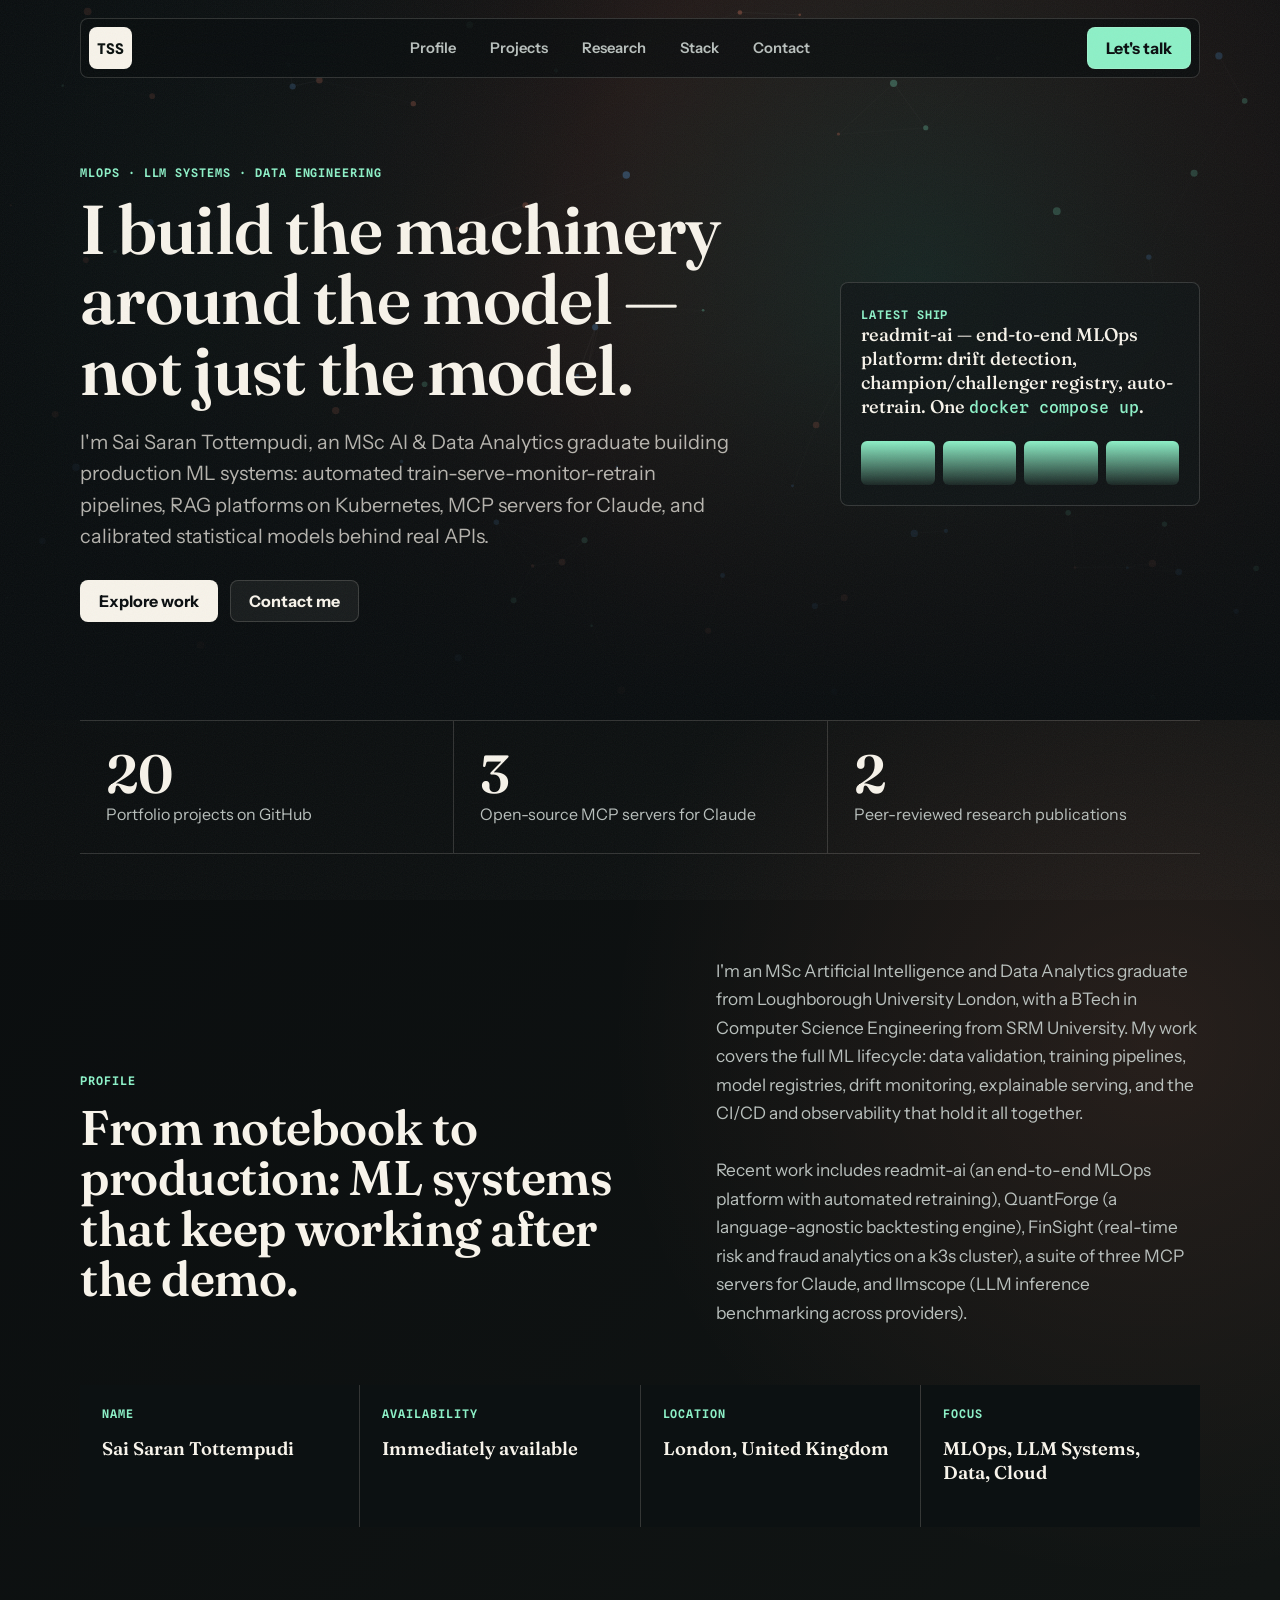
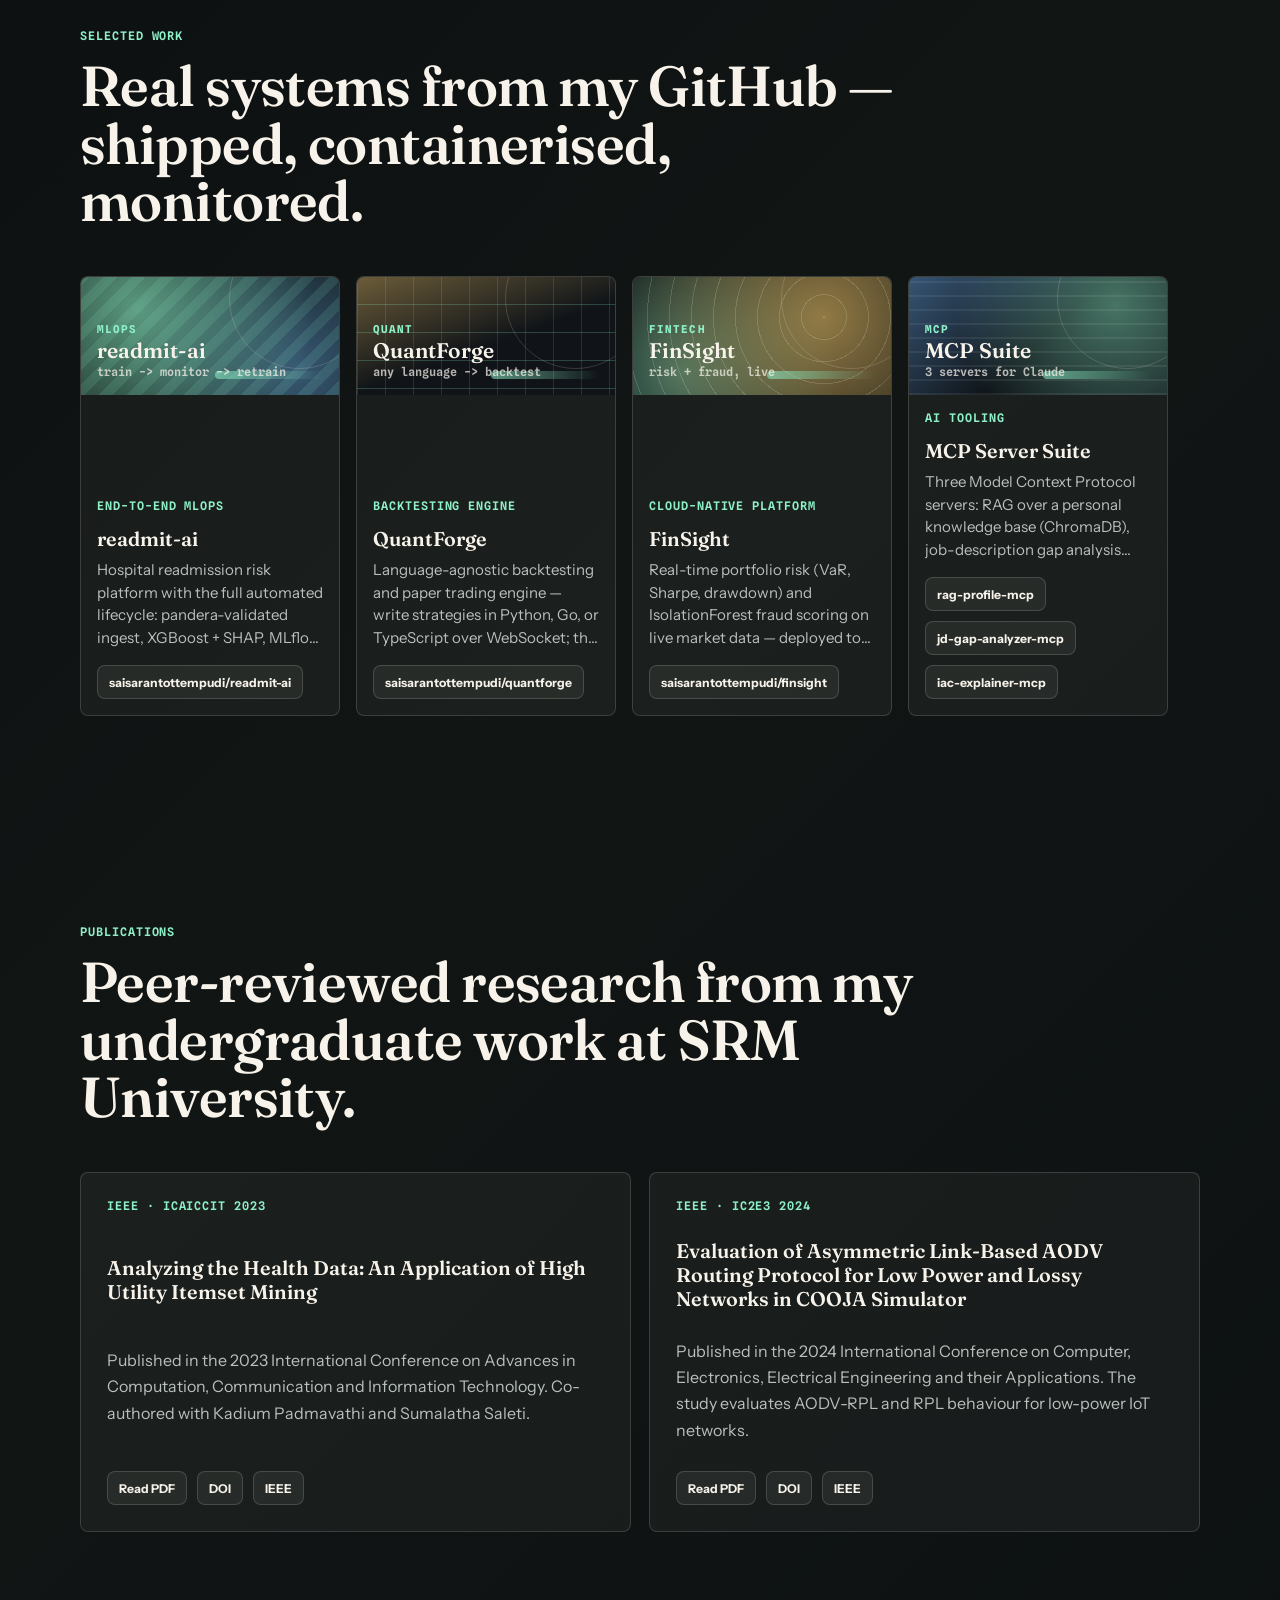
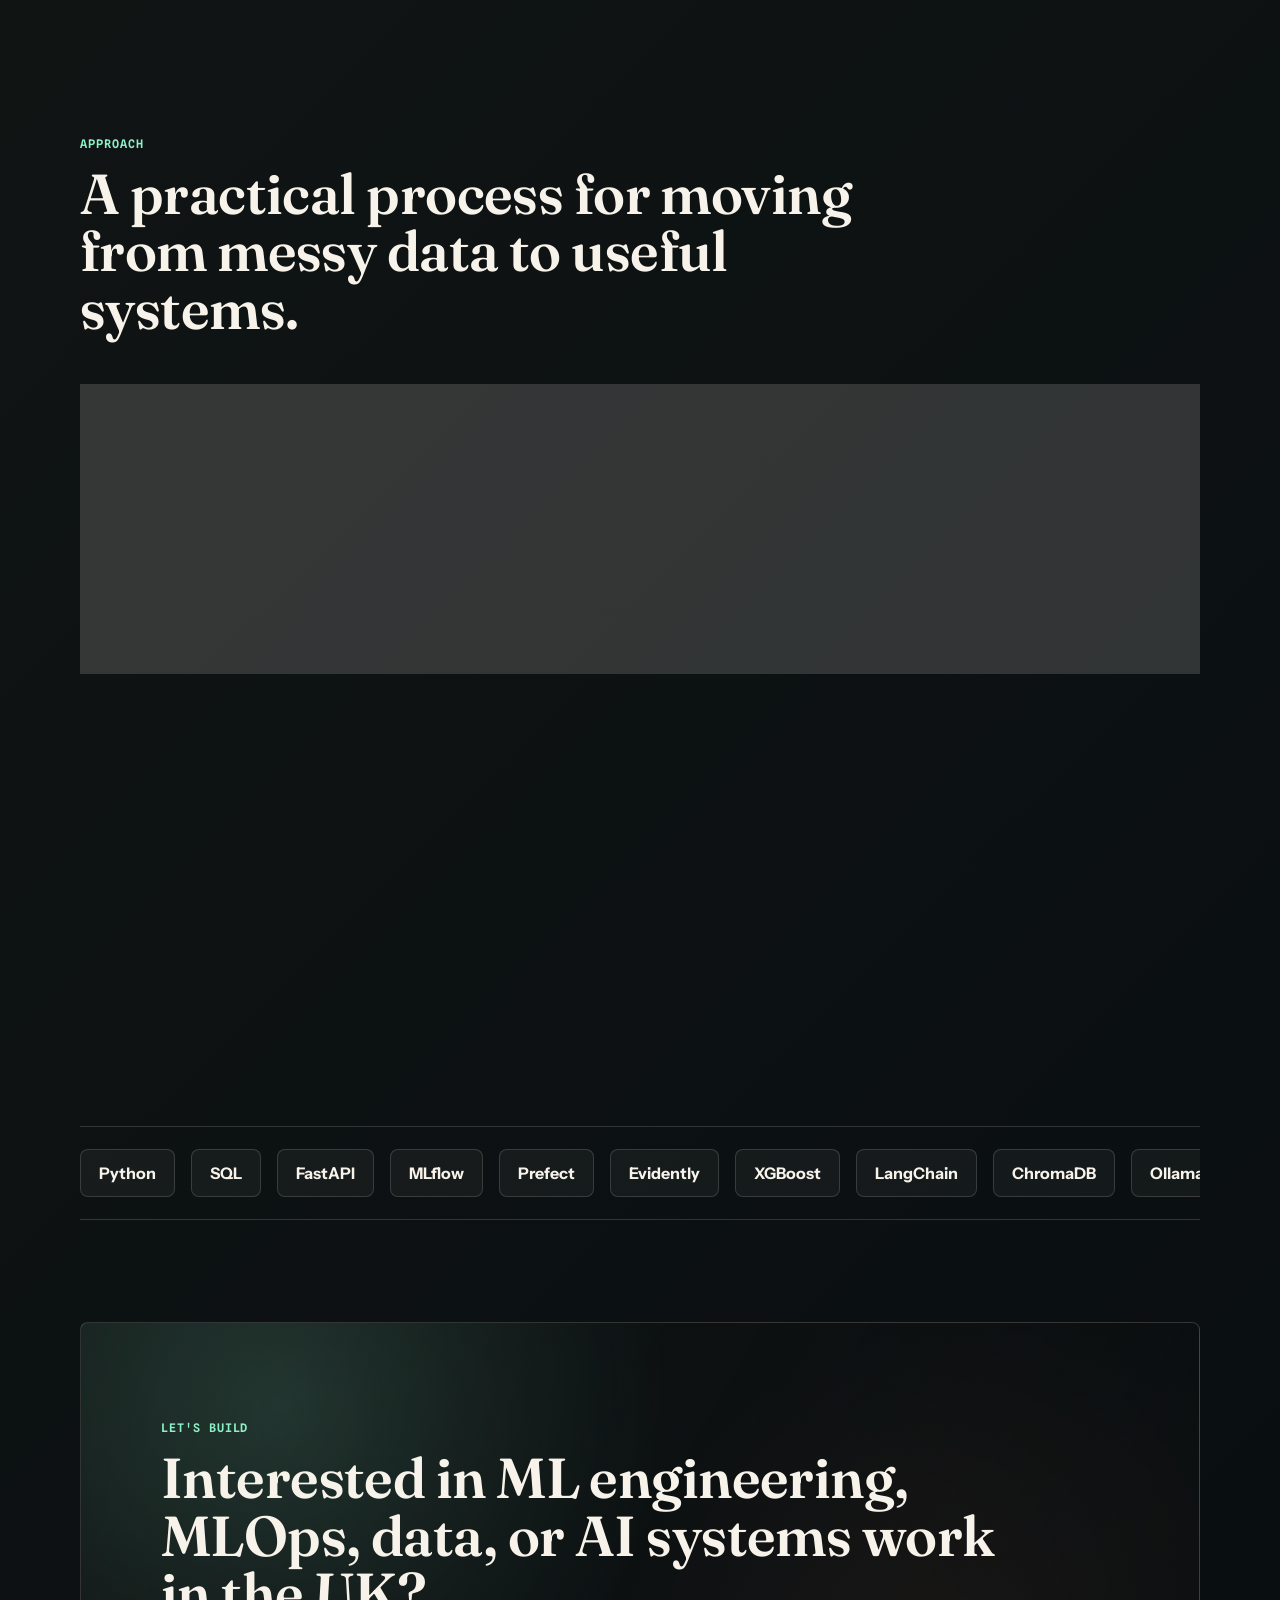
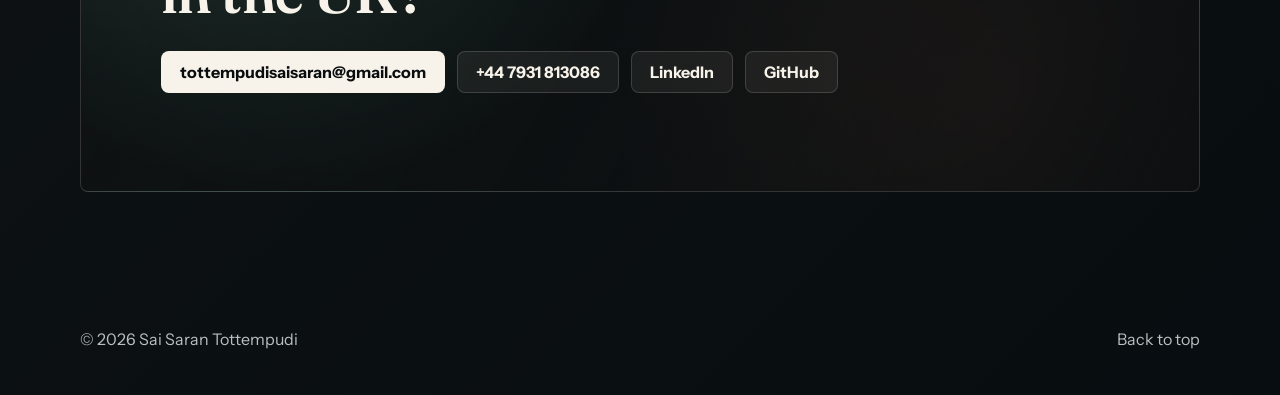
==== commit bf090a84: "Refresh portfolio with latest projects and updated design Content: replace project lineup with readm" ====
--- a/index.html
+++ b/index.html
@@ -5,18 +5,19 @@
     <meta name="viewport" content="width=device-width, initial-scale=1.0" />
     <meta
       name="description"
-      content="Portfolio of Sai Saran Tottempudi, AI and Data Analytics graduate, MLOps builder, and Production Manager at Gaia Pulses."
+      content="Portfolio of Sai Saran Tottempudi — ML engineer building end-to-end MLOps platforms, RAG systems, MCP servers, and production ML APIs."
     />
-    <title>Sai Saran Tottempudi | AI & Data Portfolio</title>
+    <title>Sai Saran Tottempudi | ML Engineering & MLOps Portfolio</title>
     <link rel="preconnect" href="https://fonts.googleapis.com" />
     <link rel="preconnect" href="https://fonts.gstatic.com" crossorigin />
     <link
-      href="https://fonts.googleapis.com/css2?family=Inter:wght@400;500;600;700;800&family=Space+Grotesk:wght@500;600;700&display=swap"
+      href="https://fonts.googleapis.com/css2?family=Fraunces:opsz,wght@9..144,500;9..144,600;9..144,700&family=Instrument+Sans:wght@400;500;600;700&family=Spline+Sans+Mono:wght@500;600;700&display=swap"
       rel="stylesheet"
     />
     <link rel="stylesheet" href="styles.css" />
   </head>
   <body>
+    <div class="grain" aria-hidden="true"></div>
     <div class="cursor-dot" aria-hidden="true"></div>
     <header class="site-header">
       <a class="brand" href="#about" aria-label="Sai Saran Tottempudi profile">
@@ -37,14 +38,15 @@
         <canvas id="hero-canvas" aria-hidden="true"></canvas>
         <div class="hero-shade" aria-hidden="true"></div>
         <div class="hero-content">
-          <p class="eyebrow" data-reveal>AI, data analytics, MLOps, and operations</p>
+          <p class="eyebrow" data-reveal>MLOps · LLM systems · Data engineering</p>
           <h1 data-reveal>
-            Turning messy operational problems into deployable AI systems.
+            I build the machinery around the model — not just the model.
           </h1>
           <p class="hero-copy" data-reveal>
-            I&apos;m Sai Saran Tottempudi, an MSc AI and Data Analytics graduate
-            and Production Manager at Gaia Pulses, building practical AI
-            systems, RAG pipelines, ML APIs, and automation workflows.
+            I&apos;m Sai Saran Tottempudi, an MSc AI &amp; Data Analytics graduate
+            building production ML systems: automated train-serve-monitor-retrain
+            pipelines, RAG platforms on Kubernetes, MCP servers for Claude, and
+            calibrated statistical models behind real APIs.
           </p>
           <div class="hero-actions" data-reveal>
             <a class="button primary" href="#work">Explore work</a>
@@ -52,8 +54,8 @@
           </div>
         </div>
         <aside class="hero-panel" data-reveal aria-label="Current focus">
-          <span class="panel-kicker">Currently crafting</span>
-          <strong>Portfolio projects across RAG, MLOps, RL, regulated ML, NLP, and data automation.</strong>
+          <span class="panel-kicker">Latest ship</span>
+          <strong>readmit-ai — end-to-end MLOps platform: drift detection, champion/challenger registry, auto-retrain. One <code>docker compose up</code>.</strong>
           <div class="signal-row">
             <span></span>
             <span></span>
@@ -65,12 +67,12 @@
 
       <section class="metrics" aria-label="Portfolio metrics">
         <div data-reveal>
-          <strong data-count="11">0</strong>
+          <strong data-count="20">0</strong>
           <span>Portfolio projects on GitHub</span>
         </div>
         <div data-reveal>
-          <strong data-count="77">0</strong>
-          <span>Tests in healthcare GLM project</span>
+          <strong data-count="3">0</strong>
+          <span>Open-source MCP servers for Claude</span>
         </div>
         <div data-reveal>
           <strong data-count="2">0</strong>
@@ -81,21 +83,21 @@
       <section class="section intro" id="about">
         <div class="section-heading" data-reveal>
           <p class="eyebrow">Profile</p>
-          <h2>AI &amp; Data graduate building practical systems for real operations.</h2>
+          <h2>From notebook to production: ML systems that keep working after the demo.</h2>
         </div>
         <p class="intro-copy" data-reveal>
           I&apos;m an MSc Artificial Intelligence and Data Analytics graduate from
           Loughborough University London, with a BTech in Computer Science
-          Engineering from SRM University. My work connects AI engineering with
-          practical delivery: RAG systems, FastAPI model APIs, NLP experiments,
-          statistical modelling, and Python automation.
+          Engineering from SRM University. My work covers the full ML lifecycle:
+          data validation, training pipelines, model registries, drift
+          monitoring, explainable serving, and the CI/CD and observability that
+          hold it all together.
           <br /><br />
-          At Gaia Pulses, I moved from data analysis and automation into
-          production management, using Python, Excel, Jira, and Google Workspace
-          automations to support day-to-day decisions. My strongest portfolio
-          work includes DocuMind, Serverless Image Recognition, Healthcare
-          Claims GLM, Credit Risk Profit Engine, SupportIQ, Telugu Text
-          Summarization, Expense Tracker 2026, and F1 analytics projects.
+          Recent work includes readmit-ai (an end-to-end MLOps platform with
+          automated retraining), QuantForge (a language-agnostic backtesting
+          engine), FinSight (real-time risk and fraud analytics on a k3s
+          cluster), a suite of three MCP servers for Claude, and llmscope
+          (LLM inference benchmarking across providers).
         </p>
       </section>
 
@@ -114,17 +116,109 @@
         </div>
         <div data-reveal>
           <span>Focus</span>
-          <strong>AI, Data, MLOps, Automation</strong>
+          <strong>MLOps, LLM Systems, Data, Cloud</strong>
         </div>
       </section>
 
       <section class="section work" id="work">
         <div class="section-heading" data-reveal>
           <p class="eyebrow">Selected work</p>
-          <h2>Real projects from my GitHub and research portfolio.</h2>
+          <h2>Real systems from my GitHub — shipped, containerised, monitored.</h2>
         </div>
         <div class="project-carousel-shell" data-reveal>
         <div class="project-carousel" aria-label="Project carousel">
+          <article class="project-card" data-reveal>
+            <div class="project-visual project-shot shot-readmit" aria-hidden="true">
+              <span>MLOps</span>
+              <strong>readmit-ai</strong>
+              <em>train -> monitor -> retrain</em>
+            </div>
+            <div class="project-body">
+              <p>End-to-end MLOps</p>
+              <h3>readmit-ai</h3>
+              <span>Hospital readmission risk platform with the full automated lifecycle: pandera-validated ingest, XGBoost + SHAP, MLflow champion/challenger registry, Evidently drift detection, and auto-retrain — eight containers, one compose file.</span>
+              <div class="project-links" aria-label="readmit-ai project links">
+                <a class="button secondary" href="https://github.com/saisarantottempudi/readmit-ai" target="_blank" rel="noreferrer">saisarantottempudi/readmit-ai</a>
+              </div>
+            </div>
+          </article>
+          <article class="project-card" data-reveal>
+            <div class="project-visual project-shot shot-quant" aria-hidden="true">
+              <span>Quant</span>
+              <strong>QuantForge</strong>
+              <em>any language -> backtest</em>
+            </div>
+            <div class="project-body">
+              <p>Backtesting engine</p>
+              <h3>QuantForge</h3>
+              <span>Language-agnostic backtesting and paper trading engine — write strategies in Python, Go, or TypeScript over WebSocket; the engine handles data, fills with slippage and fees, and reports Sharpe, drawdown, and VaR.</span>
+              <div class="project-links" aria-label="QuantForge project links">
+                <a class="button secondary" href="https://github.com/saisarantottempudi/quantforge" target="_blank" rel="noreferrer">saisarantottempudi/quantforge</a>
+              </div>
+            </div>
+          </article>
+          <article class="project-card" data-reveal>
+            <div class="project-visual project-shot shot-finsight" aria-hidden="true">
+              <span>Fintech</span>
+              <strong>FinSight</strong>
+              <em>risk + fraud, live</em>
+            </div>
+            <div class="project-body">
+              <p>Cloud-native platform</p>
+              <h3>FinSight</h3>
+              <span>Real-time portfolio risk (VaR, Sharpe, drawdown) and IsolationForest fraud scoring on live market data — deployed to an Oracle Cloud ARM k3s cluster with Grafana Cloud observability, entirely on free tiers.</span>
+              <div class="project-links" aria-label="FinSight project links">
+                <a class="button secondary" href="https://github.com/saisarantottempudi/finsight" target="_blank" rel="noreferrer">saisarantottempudi/finsight</a>
+              </div>
+            </div>
+          </article>
+          <article class="project-card" data-reveal>
+            <div class="project-visual project-shot shot-mcp" aria-hidden="true">
+              <span>MCP</span>
+              <strong>MCP Suite</strong>
+              <em>3 servers for Claude</em>
+            </div>
+            <div class="project-body">
+              <p>AI tooling</p>
+              <h3>MCP Server Suite</h3>
+              <span>Three Model Context Protocol servers: RAG over a personal knowledge base (ChromaDB), job-description gap analysis with a 150+ term skill taxonomy, and Terraform/Docker/K8s security scanning.</span>
+              <div class="project-links" aria-label="MCP server suite links">
+                <a class="button secondary" href="https://github.com/saisarantottempudi/rag-profile-mcp" target="_blank" rel="noreferrer">rag-profile-mcp</a>
+                <a class="button secondary" href="https://github.com/saisarantottempudi/jd-gap-analyzer-mcp" target="_blank" rel="noreferrer">jd-gap-analyzer-mcp</a>
+                <a class="button secondary" href="https://github.com/saisarantottempudi/iac-explainer-mcp" target="_blank" rel="noreferrer">iac-explainer-mcp</a>
+              </div>
+            </div>
+          </article>
+          <article class="project-card" data-reveal>
+            <div class="project-visual project-shot shot-llmscope" aria-hidden="true">
+              <span>LLM Ops</span>
+              <strong>llmscope</strong>
+              <em>TTFT + p99 + cost</em>
+            </div>
+            <div class="project-body">
+              <p>LLM benchmarking</p>
+              <h3>llmscope</h3>
+              <span>LLM inference benchmarking CLI measuring time-to-first-token, p50/p95/p99 latency, throughput, and cost per inference across Anthropic, OpenAI, and local Ollama models — with concurrent load testing.</span>
+              <div class="project-links" aria-label="llmscope project links">
+                <a class="button secondary" href="https://github.com/saisarantottempudi/llmscope" target="_blank" rel="noreferrer">saisarantottempudi/llmscope</a>
+              </div>
+            </div>
+          </article>
+          <article class="project-card" data-reveal>
+            <div class="project-visual project-shot shot-mickey" aria-hidden="true">
+              <span>Local AI</span>
+              <strong>MICKEY</strong>
+              <em>voice -> Ollama -> action</em>
+            </div>
+            <div class="project-body">
+              <p>Local AI assistant</p>
+              <h3>MICKEY</h3>
+              <span>Jarvis-inspired voice assistant running 100% locally on Apple Silicon — wake word, macOS system control, conversation memory, smart 3B/8B model routing, Three.js HUD, and cross-device access via Tailscale.</span>
+              <div class="project-links" aria-label="MICKEY project links">
+                <a class="button secondary" href="https://github.com/saisarantottempudi/MICKEY" target="_blank" rel="noreferrer">saisarantottempudi/MICKEY</a>
+              </div>
+            </div>
+          </article>
           <article class="project-card" data-reveal>
             <div class="project-visual project-shot shot-documind" aria-hidden="true">
               <span>RAG</span>
@@ -132,26 +226,26 @@
               <em>PDF -> embeddings -> answer</em>
             </div>
             <div class="project-body">
-              <p>RAG + MLOps</p>
+              <p>RAG + Kubernetes</p>
               <h3>DocuMind</h3>
-              <span>Production RAG document Q&amp;A system with FastAPI, LangChain, ChromaDB, Redis, Docker, Kubernetes, Helm, Terraform, Prometheus, and Grafana.</span>
+              <span>Production RAG document Q&amp;A system with FastAPI, LangChain, ChromaDB, Redis, and Ollama — deployed to Kubernetes with Helm, Terraform IaC, HPA autoscaling, and a Trivy-scanned CI/CD pipeline.</span>
               <div class="project-links" aria-label="DocuMind project links">
                 <a class="button secondary" href="https://github.com/saisarantottempudi/documind" target="_blank" rel="noreferrer">saisarantottempudi/documind</a>
               </div>
             </div>
           </article>
           <article class="project-card" data-reveal>
-            <div class="project-visual project-shot shot-serverless" aria-hidden="true">
-              <span>GCP</span>
-              <strong>Image API</strong>
-              <em>GCS -> TFLite -> GPT</em>
-            </div>
-            <div class="project-body">
-              <p>Serverless ML</p>
-              <h3>Serverless Image Recognition API</h3>
-              <span>Event-driven GCP Cloud Functions Gen2 pipeline that classifies images with MobileNetV2 TFLite, generates captions with OpenAI GPT, and writes JSON results to Cloud Storage.</span>
-              <div class="project-links" aria-label="Serverless Image Recognition API links">
-                <a class="button secondary" href="https://github.com/saisarantottempudi/serverless_image_rec" target="_blank" rel="noreferrer">saisarantottempudi/serverless_image_rec</a>
+            <div class="project-visual project-shot shot-support" aria-hidden="true">
+              <span>AI Ops</span>
+              <strong>SupportIQ</strong>
+              <em>ticket -> Claude -> reply</em>
+            </div>
+            <div class="project-body">
+              <p>AI engineering</p>
+              <h3>SupportIQ</h3>
+              <span>AI support-ticket triage platform: Claude classifies category, priority, and sentiment and drafts replies asynchronously via Celery — FastAPI, Redis, PostgreSQL, React + TypeScript, green CI.</span>
+              <div class="project-links" aria-label="SupportIQ links">
+                <a class="button secondary" href="https://github.com/saisarantottempudi/supportiq" target="_blank" rel="noreferrer">saisarantottempudi/supportiq</a>
               </div>
             </div>
           </article>
@@ -159,29 +253,14 @@
             <div class="project-visual project-shot shot-glm" aria-hidden="true">
               <span>GLM</span>
               <strong>Claims Model</strong>
-              <em>Frequency x severity</em>
+              <em>frequency x severity</em>
             </div>
             <div class="project-body">
               <p>Insurance data science</p>
               <h3>Healthcare Claims GLM</h3>
-              <span>Poisson + Gamma GLM insurance pricing project with pure premium modelling, Gini 0.60, FastAPI serving, MLflow, Docker, and 77 tests.</span>
+              <span>Poisson + Gamma GLM insurance pricing with pure premium modelling, Gini 0.60, FastAPI serving, MLflow tracking, Docker, and 77 tests — the actuarial two-part model used by real insurers.</span>
               <div class="project-links" aria-label="Healthcare Claims GLM links">
                 <a class="button secondary" href="https://github.com/saisarantottempudi/healthcare-claims-glm" target="_blank" rel="noreferrer">saisarantottempudi/healthcare-claims-glm</a>
-              </div>
-            </div>
-          </article>
-          <article class="project-card" data-reveal>
-            <div class="project-visual project-shot shot-olist" aria-hidden="true">
-              <span>EDA</span>
-              <strong>Olist Commerce</strong>
-              <em>9 tables -> sentiment ML</em>
-            </div>
-            <div class="project-body">
-              <p>E-commerce analytics</p>
-              <h3>Olist E-Commerce EDA</h3>
-              <span>Brazilian e-commerce analysis joining 9 CSV tables into a 100k+ row master dataset, with 20+ charts, feature engineering, and review sentiment prediction using five classifiers.</span>
-              <div class="project-links" aria-label="Olist E-Commerce EDA links">
-                <a class="button secondary" href="https://github.com/saisarantottempudi/olist-ecommerce-eda" target="_blank" rel="noreferrer">saisarantottempudi/olist-ecommerce-eda</a>
               </div>
             </div>
           </article>
@@ -194,24 +273,24 @@
             <div class="project-body">
               <p>Credit risk ML</p>
               <h3>Credit Risk Profit Engine</h3>
-              <span>End-to-end credit risk and profit decisioning system with calibrated PD, expected loss, approval logic, portfolio analytics, and FastAPI scoring.</span>
+              <span>End-to-end credit decisioning: calibrated PD (isotonic calibration cut Brier from 0.156 to 0.062), expected loss, risk-based APR, portfolio analytics, and FastAPI scoring.</span>
               <div class="project-links" aria-label="Credit Risk Profit Engine links">
                 <a class="button secondary" href="https://github.com/saisarantottempudi/credit_risk_profit_engine" target="_blank" rel="noreferrer">saisarantottempudi/credit_risk_profit_engine</a>
               </div>
             </div>
           </article>
           <article class="project-card" data-reveal>
-            <div class="project-visual project-shot shot-support" aria-hidden="true">
-              <span>AI Ops</span>
-              <strong>SupportIQ</strong>
-              <em>Ticket -> Claude -> reply</em>
-            </div>
-            <div class="project-body">
-              <p>AI engineering</p>
-              <h3>SupportIQ</h3>
-              <span>AI support-ticket triage platform with FastAPI, Claude, Celery, Redis, PostgreSQL, React, TypeScript, Docker, and green CI.</span>
-              <div class="project-links" aria-label="SupportIQ links">
-                <a class="button secondary" href="https://github.com/saisarantottempudi/supportiq" target="_blank" rel="noreferrer">saisarantottempudi/supportiq</a>
+            <div class="project-visual project-shot shot-f1" aria-hidden="true">
+              <span>F1 AI</span>
+              <strong>Race Analytics</strong>
+              <em>LSTM + Monte Carlo</em>
+            </div>
+            <div class="project-body">
+              <p>F1 analytics AI</p>
+              <h3>F1 Analytics AI</h3>
+              <span>End-to-end Formula 1 platform: FastF1 data, PyTorch LSTM race prediction, Monte Carlo simulation, reinforcement-learning pit strategy, RAG layer, FastAPI, and a Streamlit lap-replay frontend.</span>
+              <div class="project-links" aria-label="F1 Analytics AI links">
+                <a class="button secondary" href="https://github.com/saisarantottempudi/f1_analytics" target="_blank" rel="noreferrer">saisarantottempudi/f1_analytics</a>
               </div>
             </div>
           </article>
@@ -224,114 +303,54 @@
             <div class="project-body">
               <p>NLP research</p>
               <h3>Telugu Text Summarization</h3>
-              <span>Transformer comparison for low-resource Telugu summarization using mBERT, T5, XLNet, PyTorch, Hugging Face, BLEU, and ROUGE.</span>
+              <span>Transformer comparison for low-resource Telugu summarization — mBERT (BLEU 0.456, ROUGE-1 0.72) outperformed English-only models 6×, showing multilingual pretraining beats architecture choice.</span>
               <div class="project-links" aria-label="Telugu Text Summarization links">
                 <a class="button secondary" href="https://github.com/saisarantottempudi/telugu-text-summarization" target="_blank" rel="noreferrer">saisarantottempudi/telugu-text-summarization</a>
               </div>
             </div>
           </article>
-          <article class="project-card" data-reveal>
-            <div class="project-visual project-shot shot-expense" aria-hidden="true">
-              <span>Finance</span>
-              <strong>Tracker 2026</strong>
-              <em>27 sheets + 15k formulas</em>
-            </div>
-            <div class="project-body">
-              <p>Python automation</p>
-              <h3>Expense Tracker 2026</h3>
-              <span>Multi-currency finance tracker generated with Python and openpyxl: 27 sheets, 15k+ formulas, charts, budgets, FX, debt, and savings logic.</span>
-              <div class="project-links" aria-label="Expense Tracker 2026 links">
-                <a class="button secondary" href="https://github.com/saisarantottempudi/expense-tracker-2026" target="_blank" rel="noreferrer">saisarantottempudi/expense-tracker-2026</a>
-              </div>
-            </div>
-          </article>
-          <article class="project-card" data-reveal>
-            <div class="project-visual project-shot shot-f1" aria-hidden="true">
-              <span>F1 AI</span>
-              <strong>Race Analytics</strong>
-              <em>LSTM + Monte Carlo</em>
-            </div>
-            <div class="project-body">
-              <p>F1 analytics AI</p>
-              <h3>F1 Analytics AI</h3>
-              <span>End-to-end Formula 1 analytics platform with FastF1 data, PyTorch LSTM, Monte Carlo race simulation, reinforcement learning, RAG, FastAPI, Streamlit, and Plotly.</span>
-              <div class="project-links" aria-label="F1 Analytics AI links">
-                <a class="button secondary" href="https://github.com/saisarantottempudi/f1_analytics" target="_blank" rel="noreferrer">saisarantottempudi/f1_analytics</a>
-              </div>
-            </div>
-          </article>
-          <article class="project-card" data-reveal>
-            <div class="project-visual project-shot shot-strategy" aria-hidden="true">
-              <span>Strategy</span>
-              <strong>Pit Engine</strong>
-              <em>FastF1 + simulation</em>
-            </div>
-            <div class="project-body">
-              <p>F1 strategy engine</p>
-              <h3>F1 AI Strategy Engine</h3>
-              <span>Terminal-first F1 pit strategy engine using FastF1 ingestion, medallion data architecture, scikit-learn regression, Monte Carlo simulation, FastAPI, and CLI workflows.</span>
-              <div class="project-links" aria-label="F1 AI Strategy Engine links">
-                <a class="button secondary" href="https://github.com/saisarantottempudi/f1_ai_strategy_engine" target="_blank" rel="noreferrer">saisarantottempudi/f1_ai_strategy_engine</a>
-              </div>
-            </div>
-          </article>
-          <article class="project-card" data-reveal>
-            <div class="project-visual project-shot shot-recipe" aria-hidden="true">
-              <span>RL</span>
-              <strong>Recipe Optimizer</strong>
-              <em>PPO + VAE + RAG</em>
-            </div>
-            <div class="project-body">
-              <p>Reinforcement learning</p>
-              <h3>Recipe Optimizer</h3>
-              <span>PPO agent in a custom Gymnasium environment for food production planning, combining Stable Baselines3, PyTorch VAE reward shaping, ChromaDB RAG caching, and GPT-4o, Claude, and Llama 3 comparisons.</span>
-              <div class="project-links" aria-label="Recipe Optimizer links">
-                <a class="button secondary" href="https://github.com/saisarantottempudi/msc-rl-recipe-optimizer" target="_blank" rel="noreferrer">saisarantottempudi/msc-rl-recipe-optimizer</a>
-              </div>
-            </div>
-          </article>
           <article class="project-card" data-reveal aria-hidden="true">
-            <div class="project-visual project-shot shot-documind" aria-hidden="true">
-              <span>RAG</span>
-              <strong>DocuMind</strong>
-              <em>PDF -> embeddings -> answer</em>
-            </div>
-            <div class="project-body">
-              <p>RAG + MLOps</p>
-              <h3>DocuMind</h3>
-              <span>Production RAG document Q&amp;A system with FastAPI, LangChain, ChromaDB, Redis, Docker, Kubernetes, Helm, Terraform, Prometheus, and Grafana.</span>
-              <div class="project-links" aria-label="DocuMind duplicate project links">
-                <a class="button secondary" tabindex="-1" href="https://github.com/saisarantottempudi/documind" target="_blank" rel="noreferrer">saisarantottempudi/documind</a>
+            <div class="project-visual project-shot shot-readmit" aria-hidden="true">
+              <span>MLOps</span>
+              <strong>readmit-ai</strong>
+              <em>train -> monitor -> retrain</em>
+            </div>
+            <div class="project-body">
+              <p>End-to-end MLOps</p>
+              <h3>readmit-ai</h3>
+              <span>Hospital readmission risk platform with the full automated lifecycle: pandera-validated ingest, XGBoost + SHAP, MLflow champion/challenger registry, Evidently drift detection, and auto-retrain — eight containers, one compose file.</span>
+              <div class="project-links" aria-label="readmit-ai duplicate project links">
+                <a class="button secondary" tabindex="-1" href="https://github.com/saisarantottempudi/readmit-ai" target="_blank" rel="noreferrer">saisarantottempudi/readmit-ai</a>
               </div>
             </div>
           </article>
           <article class="project-card" data-reveal aria-hidden="true">
-            <div class="project-visual project-shot shot-serverless" aria-hidden="true">
-              <span>GCP</span>
-              <strong>Image API</strong>
-              <em>GCS -> TFLite -> GPT</em>
-            </div>
-            <div class="project-body">
-              <p>Serverless ML</p>
-              <h3>Serverless Image Recognition API</h3>
-              <span>Event-driven GCP Cloud Functions Gen2 pipeline that classifies images with MobileNetV2 TFLite, generates captions with OpenAI GPT, and writes JSON results to Cloud Storage.</span>
-              <div class="project-links" aria-label="Serverless Image Recognition duplicate links">
-                <a class="button secondary" tabindex="-1" href="https://github.com/saisarantottempudi/serverless_image_rec" target="_blank" rel="noreferrer">saisarantottempudi/serverless_image_rec</a>
+            <div class="project-visual project-shot shot-quant" aria-hidden="true">
+              <span>Quant</span>
+              <strong>QuantForge</strong>
+              <em>any language -> backtest</em>
+            </div>
+            <div class="project-body">
+              <p>Backtesting engine</p>
+              <h3>QuantForge</h3>
+              <span>Language-agnostic backtesting and paper trading engine — write strategies in Python, Go, or TypeScript over WebSocket; the engine handles data, fills with slippage and fees, and reports Sharpe, drawdown, and VaR.</span>
+              <div class="project-links" aria-label="QuantForge duplicate links">
+                <a class="button secondary" tabindex="-1" href="https://github.com/saisarantottempudi/quantforge" target="_blank" rel="noreferrer">saisarantottempudi/quantforge</a>
               </div>
             </div>
           </article>
           <article class="project-card" data-reveal aria-hidden="true">
-            <div class="project-visual project-shot shot-glm" aria-hidden="true">
-              <span>GLM</span>
-              <strong>Claims Model</strong>
-              <em>Frequency x severity</em>
-            </div>
-            <div class="project-body">
-              <p>Insurance data science</p>
-              <h3>Healthcare Claims GLM</h3>
-              <span>Poisson + Gamma GLM insurance pricing project with pure premium modelling, Gini 0.60, FastAPI serving, MLflow, Docker, and 77 tests.</span>
-              <div class="project-links" aria-label="Healthcare Claims GLM duplicate links">
-                <a class="button secondary" tabindex="-1" href="https://github.com/saisarantottempudi/healthcare-claims-glm" target="_blank" rel="noreferrer">saisarantottempudi/healthcare-claims-glm</a>
+            <div class="project-visual project-shot shot-finsight" aria-hidden="true">
+              <span>Fintech</span>
+              <strong>FinSight</strong>
+              <em>risk + fraud, live</em>
+            </div>
+            <div class="project-body">
+              <p>Cloud-native platform</p>
+              <h3>FinSight</h3>
+              <span>Real-time portfolio risk (VaR, Sharpe, drawdown) and IsolationForest fraud scoring on live market data — deployed to an Oracle Cloud ARM k3s cluster with Grafana Cloud observability, entirely on free tiers.</span>
+              <div class="project-links" aria-label="FinSight duplicate links">
+                <a class="button secondary" tabindex="-1" href="https://github.com/saisarantottempudi/finsight" target="_blank" rel="noreferrer">saisarantottempudi/finsight</a>
               </div>
             </div>
           </article>
@@ -390,12 +409,12 @@
           <div data-reveal>
             <span>02</span>
             <h3>Build</h3>
-            <p>Create lean automations, EDA notebooks, APIs, and ML workflows that can be tested against real use cases.</p>
+            <p>Create validated pipelines, model registries, APIs, and ML workflows that can be tested against real use cases.</p>
           </div>
           <div data-reveal>
             <span>03</span>
-            <h3>Deploy</h3>
-            <p>Containerise, test, document, and improve the workflow so it can be used reliably beyond the first demo.</p>
+            <h3>Operate</h3>
+            <p>Containerise, monitor for drift, retrain safely, and document — so the system keeps working long after the first demo.</p>
           </div>
         </div>
       </section>
@@ -403,26 +422,33 @@
       <section class="section stack" id="stack">
         <div class="section-heading" data-reveal>
           <p class="eyebrow">Stack</p>
-          <h2>Tools I use for AI experiments, data workflows, and deployable systems.</h2>
+          <h2>Tools I use for production ML, data workflows, and deployable systems.</h2>
         </div>
         <div class="stack-marquee" data-reveal aria-label="Technology stack">
           <div>
             <span>Python</span>
             <span>SQL</span>
             <span>FastAPI</span>
+            <span>MLflow</span>
+            <span>Prefect</span>
+            <span>Evidently</span>
+            <span>XGBoost</span>
             <span>LangChain</span>
             <span>ChromaDB</span>
-            <span>Redis</span>
+            <span>Ollama</span>
+            <span>MCP</span>
             <span>PyTorch</span>
             <span>Hugging Face</span>
             <span>scikit-learn</span>
-            <span>statsmodels</span>
             <span>LightGBM</span>
-            <span>MLflow</span>
+            <span>Redis</span>
+            <span>PostgreSQL</span>
             <span>Docker</span>
             <span>Kubernetes</span>
             <span>Helm</span>
             <span>Terraform</span>
+            <span>Prometheus</span>
+            <span>Grafana</span>
             <span>GitHub Actions</span>
             <span>React</span>
             <span>TypeScript</span>
@@ -431,19 +457,26 @@
             <span>Python</span>
             <span>SQL</span>
             <span>FastAPI</span>
+            <span>MLflow</span>
+            <span>Prefect</span>
+            <span>Evidently</span>
+            <span>XGBoost</span>
             <span>LangChain</span>
             <span>ChromaDB</span>
-            <span>Redis</span>
+            <span>Ollama</span>
+            <span>MCP</span>
             <span>PyTorch</span>
             <span>Hugging Face</span>
             <span>scikit-learn</span>
-            <span>statsmodels</span>
             <span>LightGBM</span>
-            <span>MLflow</span>
+            <span>Redis</span>
+            <span>PostgreSQL</span>
             <span>Docker</span>
             <span>Kubernetes</span>
             <span>Helm</span>
             <span>Terraform</span>
+            <span>Prometheus</span>
+            <span>Grafana</span>
             <span>GitHub Actions</span>
             <span>React</span>
             <span>TypeScript</span>
@@ -454,7 +487,7 @@
       <section class="section contact" id="contact">
         <div class="contact-inner" data-reveal>
           <p class="eyebrow">Let&apos;s build</p>
-          <h2>Interested in AI, data science, MLOps, or automation work in London?</h2>
+          <h2>Interested in ML engineering, MLOps, data, or AI systems work in the UK?</h2>
           <div class="contact-actions">
             <a class="button primary" href="mailto:tottempudisaisaran@gmail.com">tottempudisaisaran@gmail.com</a>
             <a class="button secondary" href="tel:+447931813086">+44 7931 813086</a>
--- a/styles.css
+++ b/styles.css
@@ -11,6 +11,9 @@
   --blue: #72b8ff;
   --bg: #090d0f;
   --radius: 8px;
+  --display: "Fraunces", Georgia, serif;
+  --body: "Instrument Sans", system-ui, sans-serif;
+  --mono: "Spline Sans Mono", ui-monospace, monospace;
 }
 
 * {
@@ -29,8 +32,17 @@
     radial-gradient(circle at 90% 20%, rgba(255, 143, 112, 0.1), transparent 34rem),
     linear-gradient(135deg, #080b0d 0%, #111514 44%, #080d11 100%);
   color: var(--ink);
-  font-family: Inter, system-ui, sans-serif;
+  font-family: var(--body);
   overflow-x: hidden;
+}
+
+.grain {
+  position: fixed;
+  inset: 0;
+  z-index: 30;
+  pointer-events: none;
+  opacity: 0.05;
+  background-image: url("data:image/svg+xml,%3Csvg xmlns='http://www.w3.org/2000/svg' width='140' height='140'%3E%3Cfilter id='n'%3E%3CfeTurbulence type='fractalNoise' baseFrequency='0.9' numOctaves='2'/%3E%3C/filter%3E%3Crect width='100%25' height='100%25' filter='url(%23n)'/%3E%3C/svg%3E");
 }
 
 a {
@@ -79,8 +91,8 @@
   background: var(--ink);
   color: #09100e;
   font-size: 0.92rem;
-  font-family: "Space Grotesk", sans-serif;
-  font-weight: 800;
+  font-family: var(--mono);
+  font-weight: 700;
 }
 
 .nav-links {
@@ -175,9 +187,10 @@
 .publication-card p {
   margin: 0 0 14px;
   color: var(--green);
-  font-size: 0.76rem;
-  font-weight: 800;
-  letter-spacing: 0;
+  font-family: var(--mono);
+  font-size: 0.74rem;
+  font-weight: 600;
+  letter-spacing: 0.08em;
   text-transform: uppercase;
 }
 
@@ -190,9 +203,10 @@
 
 h1,
 h2 {
-  font-family: "Space Grotesk", Inter, sans-serif;
-  line-height: 0.98;
-  letter-spacing: 0;
+  font-family: var(--display);
+  font-weight: 600;
+  line-height: 1.02;
+  letter-spacing: -0.01em;
 }
 
 h1 {
@@ -213,7 +227,8 @@
 }
 
 h3 {
-  font-family: "Space Grotesk", Inter, sans-serif;
+  font-family: var(--display);
+  font-weight: 600;
   font-size: clamp(1.15rem, 1.55vw, 1.55rem);
 }
 
@@ -254,9 +269,16 @@
 
 .hero-panel strong {
   display: block;
-  font-family: "Space Grotesk", Inter, sans-serif;
-  font-size: 1.25rem;
-  line-height: 1.25;
+  font-family: var(--display);
+  font-weight: 500;
+  font-size: 1.14rem;
+  line-height: 1.32;
+}
+
+.hero-panel code {
+  font-family: var(--mono);
+  font-size: 0.9em;
+  color: var(--green);
 }
 
 .signal-row {
@@ -310,7 +332,8 @@
 
 .metrics strong {
   display: block;
-  font-family: "Space Grotesk", Inter, sans-serif;
+  font-family: var(--display);
+  font-weight: 600;
   font-size: clamp(2.15rem, 4.2vw, 3.55rem);
   line-height: 1;
 }
@@ -358,13 +381,16 @@
   display: block;
   margin-bottom: 16px;
   color: var(--green);
-  font-size: 0.76rem;
-  font-weight: 800;
+  font-family: var(--mono);
+  font-size: 0.74rem;
+  font-weight: 600;
+  letter-spacing: 0.08em;
   text-transform: uppercase;
 }
 
 .profile-strip strong {
-  font-family: "Space Grotesk", Inter, sans-serif;
+  font-family: var(--display);
+  font-weight: 600;
   font-size: 1.15rem;
   line-height: 1.3;
 }
@@ -540,25 +566,28 @@
 
 .project-shot span {
   color: var(--green);
-  font-size: 0.7rem;
-  font-weight: 900;
-  letter-spacing: 0;
+  font-family: var(--mono);
+  font-size: 0.68rem;
+  font-weight: 700;
+  letter-spacing: 0.1em;
   text-transform: uppercase;
 }
 
 .project-shot strong {
   max-width: 72%;
   color: var(--ink);
-  font-family: "Space Grotesk", Inter, sans-serif;
+  font-family: var(--display);
+  font-weight: 600;
   font-size: clamp(1.04rem, 1.7vw, 1.32rem);
   line-height: 1;
 }
 
 .project-shot em {
   color: rgba(247, 243, 234, 0.72);
-  font-size: 0.78rem;
+  font-family: var(--mono);
+  font-size: 0.74rem;
   font-style: normal;
-  font-weight: 800;
+  font-weight: 600;
 }
 
 .shot-documind {
@@ -604,6 +633,53 @@
     linear-gradient(115deg, rgba(255, 143, 112, 0.5), transparent 48%),
     repeating-linear-gradient(90deg, rgba(247, 243, 234, 0.16) 0 8px, transparent 8px 16px),
     #101414;
+}
+
+.shot-readmit {
+  background:
+    repeating-linear-gradient(-45deg, rgba(141, 240, 199, 0.12) 0 10px, transparent 10px 20px),
+    radial-gradient(circle at 22% 28%, rgba(141, 240, 199, 0.6), transparent 11rem),
+    radial-gradient(circle at 84% 78%, rgba(114, 184, 255, 0.4), transparent 11rem),
+    #0e1614;
+}
+
+.shot-quant {
+  background:
+    linear-gradient(0deg, rgba(141, 240, 199, 0.22) 1px, transparent 1px),
+    linear-gradient(90deg, rgba(141, 240, 199, 0.14) 1px, transparent 1px),
+    linear-gradient(160deg, rgba(245, 200, 106, 0.4), transparent 55%),
+    #101418;
+  background-size: 28px 28px, 28px 28px, auto, auto;
+}
+
+.shot-finsight {
+  background:
+    repeating-radial-gradient(circle at 74% 34%, rgba(247, 243, 234, 0.16) 0 1px, transparent 1px 22px),
+    radial-gradient(circle at 74% 34%, rgba(245, 200, 106, 0.56), transparent 12rem),
+    radial-gradient(circle at 18% 82%, rgba(141, 240, 199, 0.4), transparent 10rem),
+    #121514;
+}
+
+.shot-mcp {
+  background:
+    linear-gradient(135deg, rgba(114, 184, 255, 0.4), transparent 52%),
+    repeating-linear-gradient(0deg, rgba(247, 243, 234, 0.08) 0 2px, transparent 2px 14px),
+    radial-gradient(circle at 80% 24%, rgba(141, 240, 199, 0.44), transparent 10rem),
+    #0f1318;
+}
+
+.shot-llmscope {
+  background:
+    repeating-linear-gradient(90deg, rgba(141, 240, 199, 0.24) 0 3px, transparent 3px 18px),
+    linear-gradient(180deg, transparent 40%, rgba(255, 143, 112, 0.28)),
+    #101413;
+}
+
+.shot-mickey {
+  background:
+    radial-gradient(circle at 50% 42%, rgba(114, 184, 255, 0.62), transparent 9rem),
+    repeating-radial-gradient(circle at 50% 42%, rgba(247, 243, 234, 0.14) 0 1px, transparent 1px 18px),
+    #0d1117;
 }
 
 .project-body {
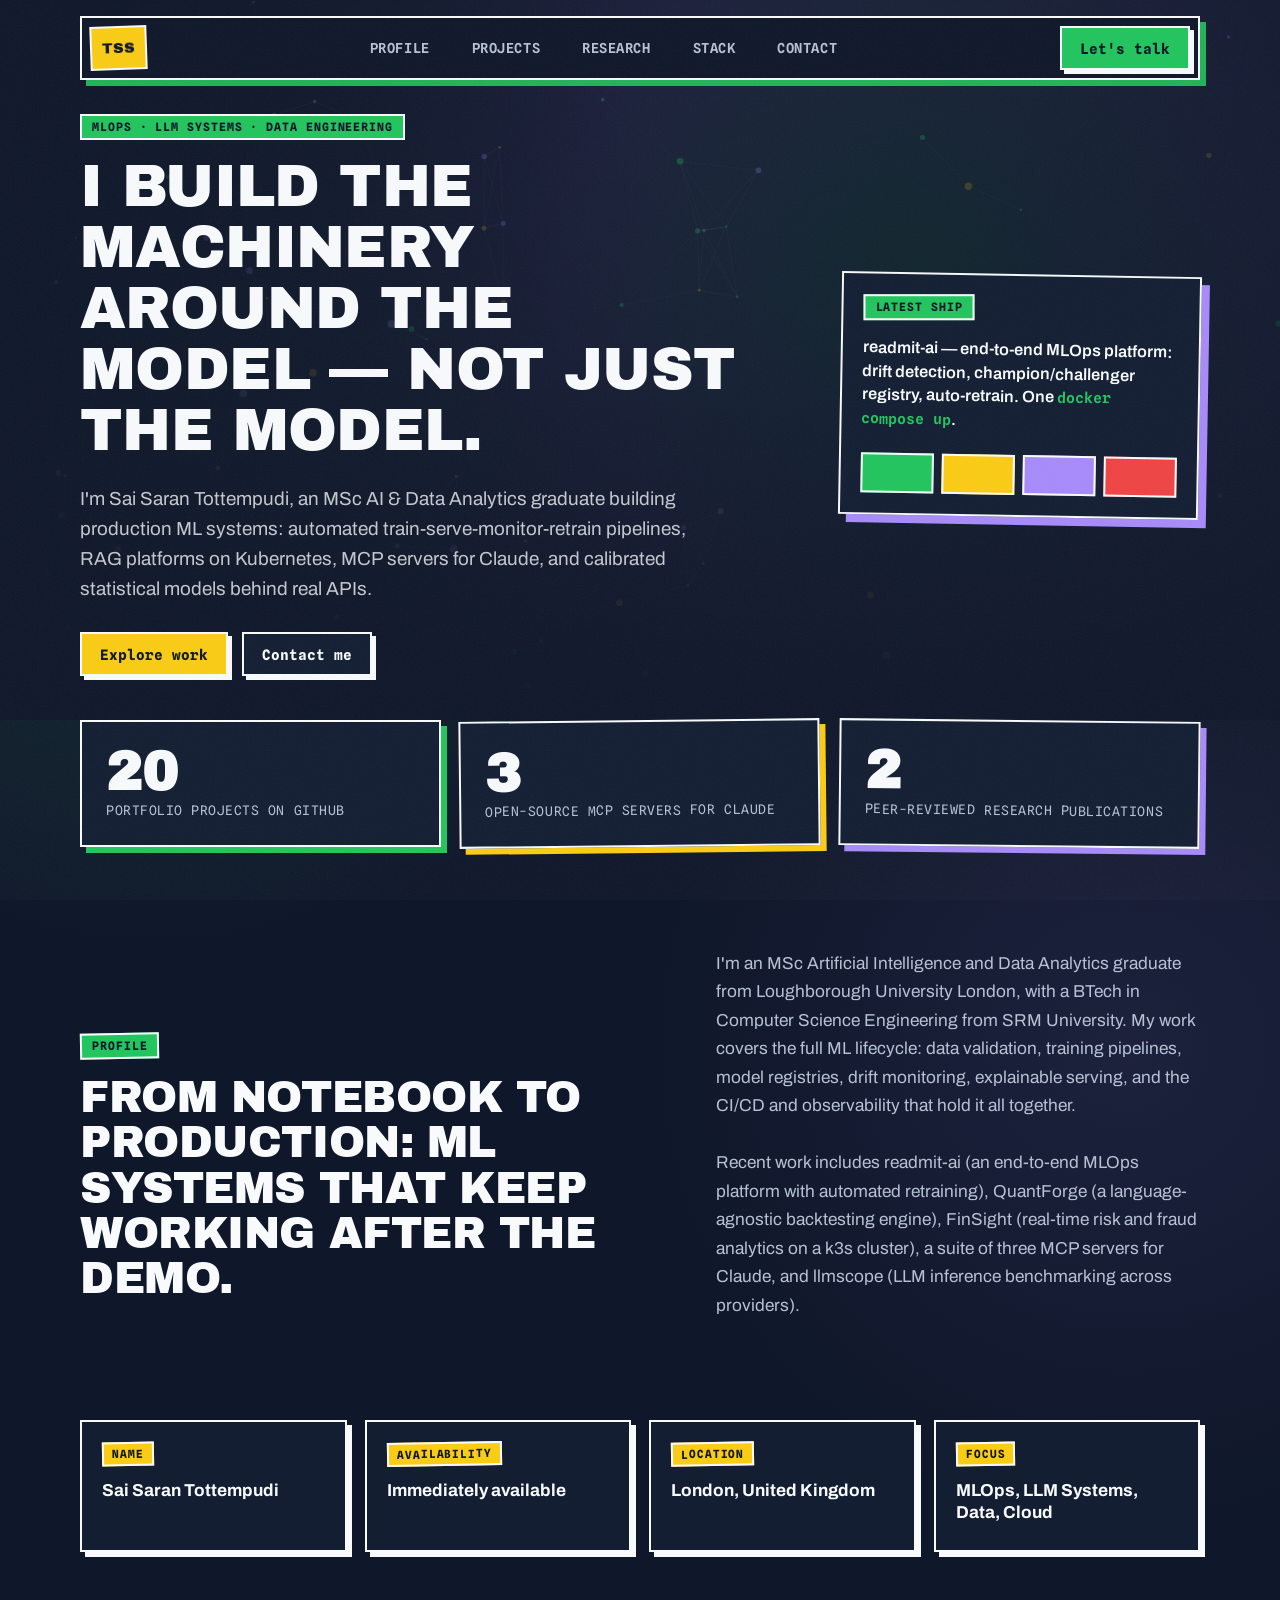
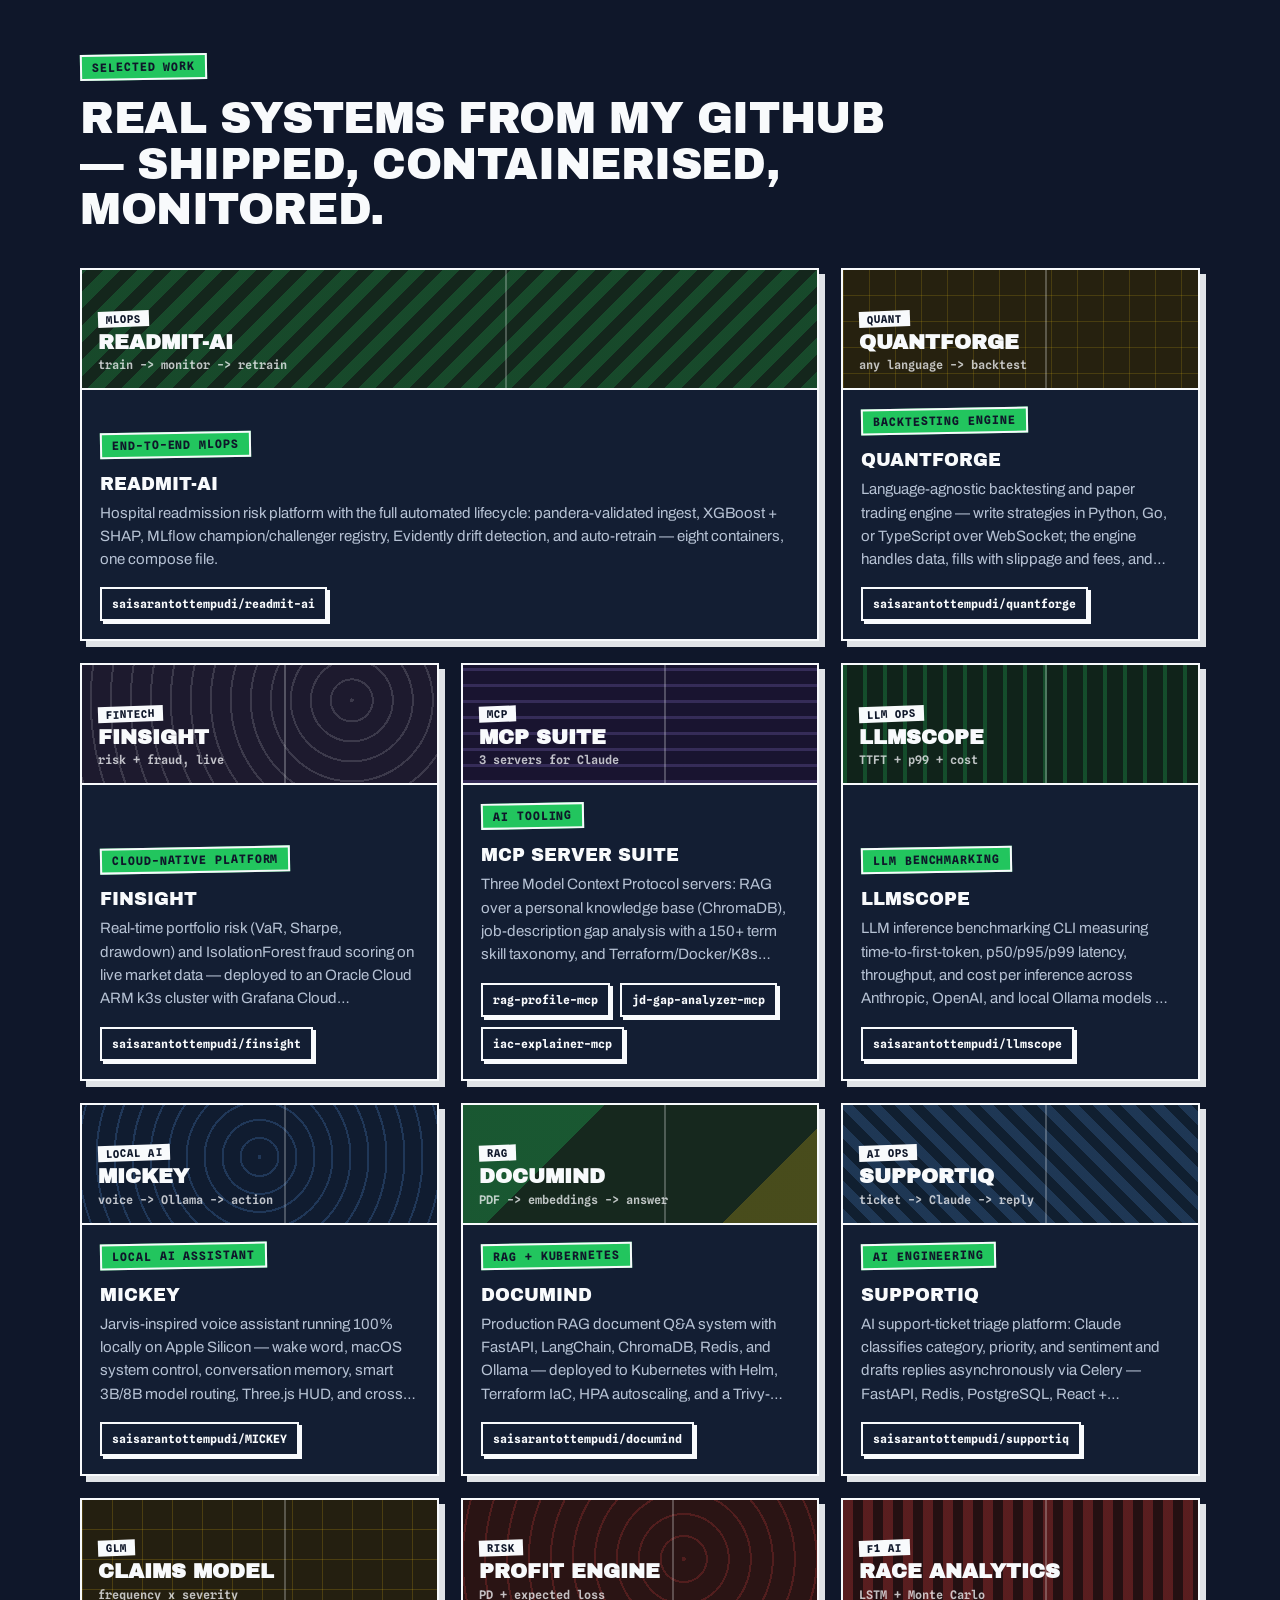
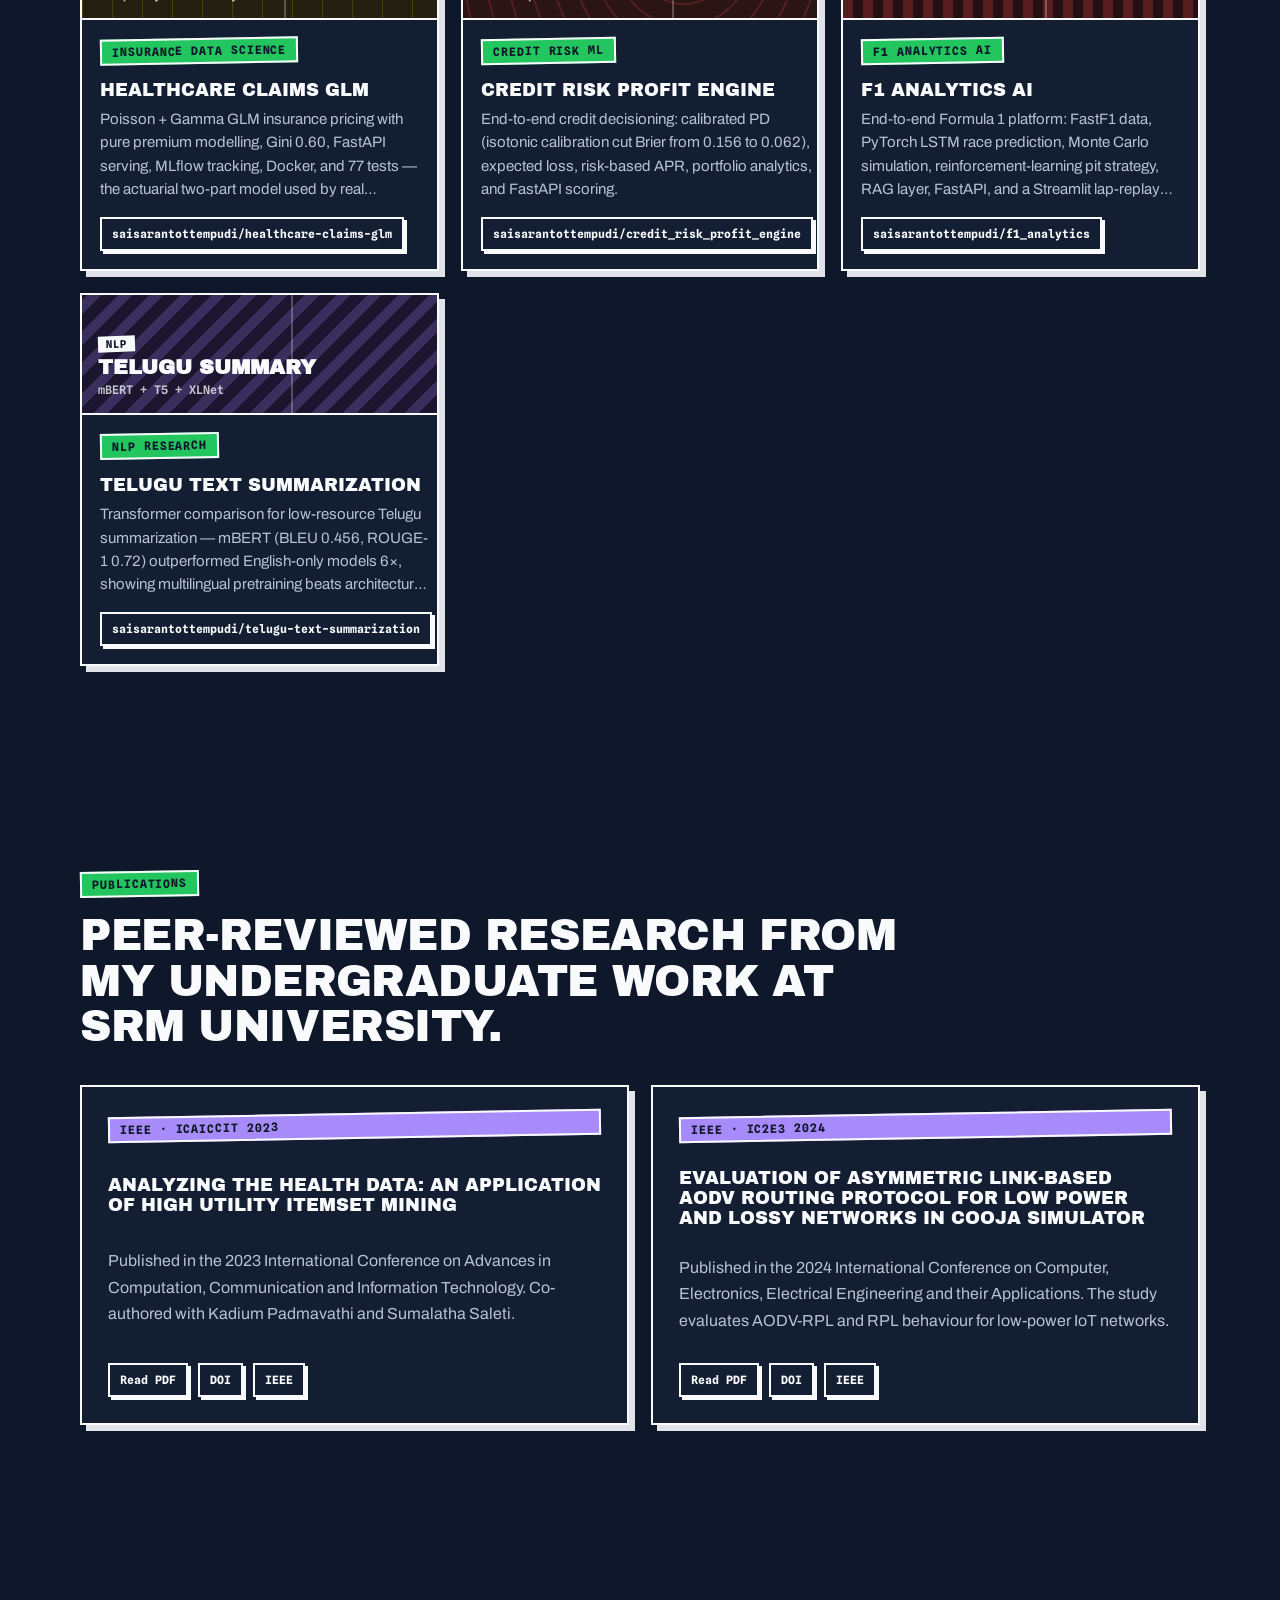
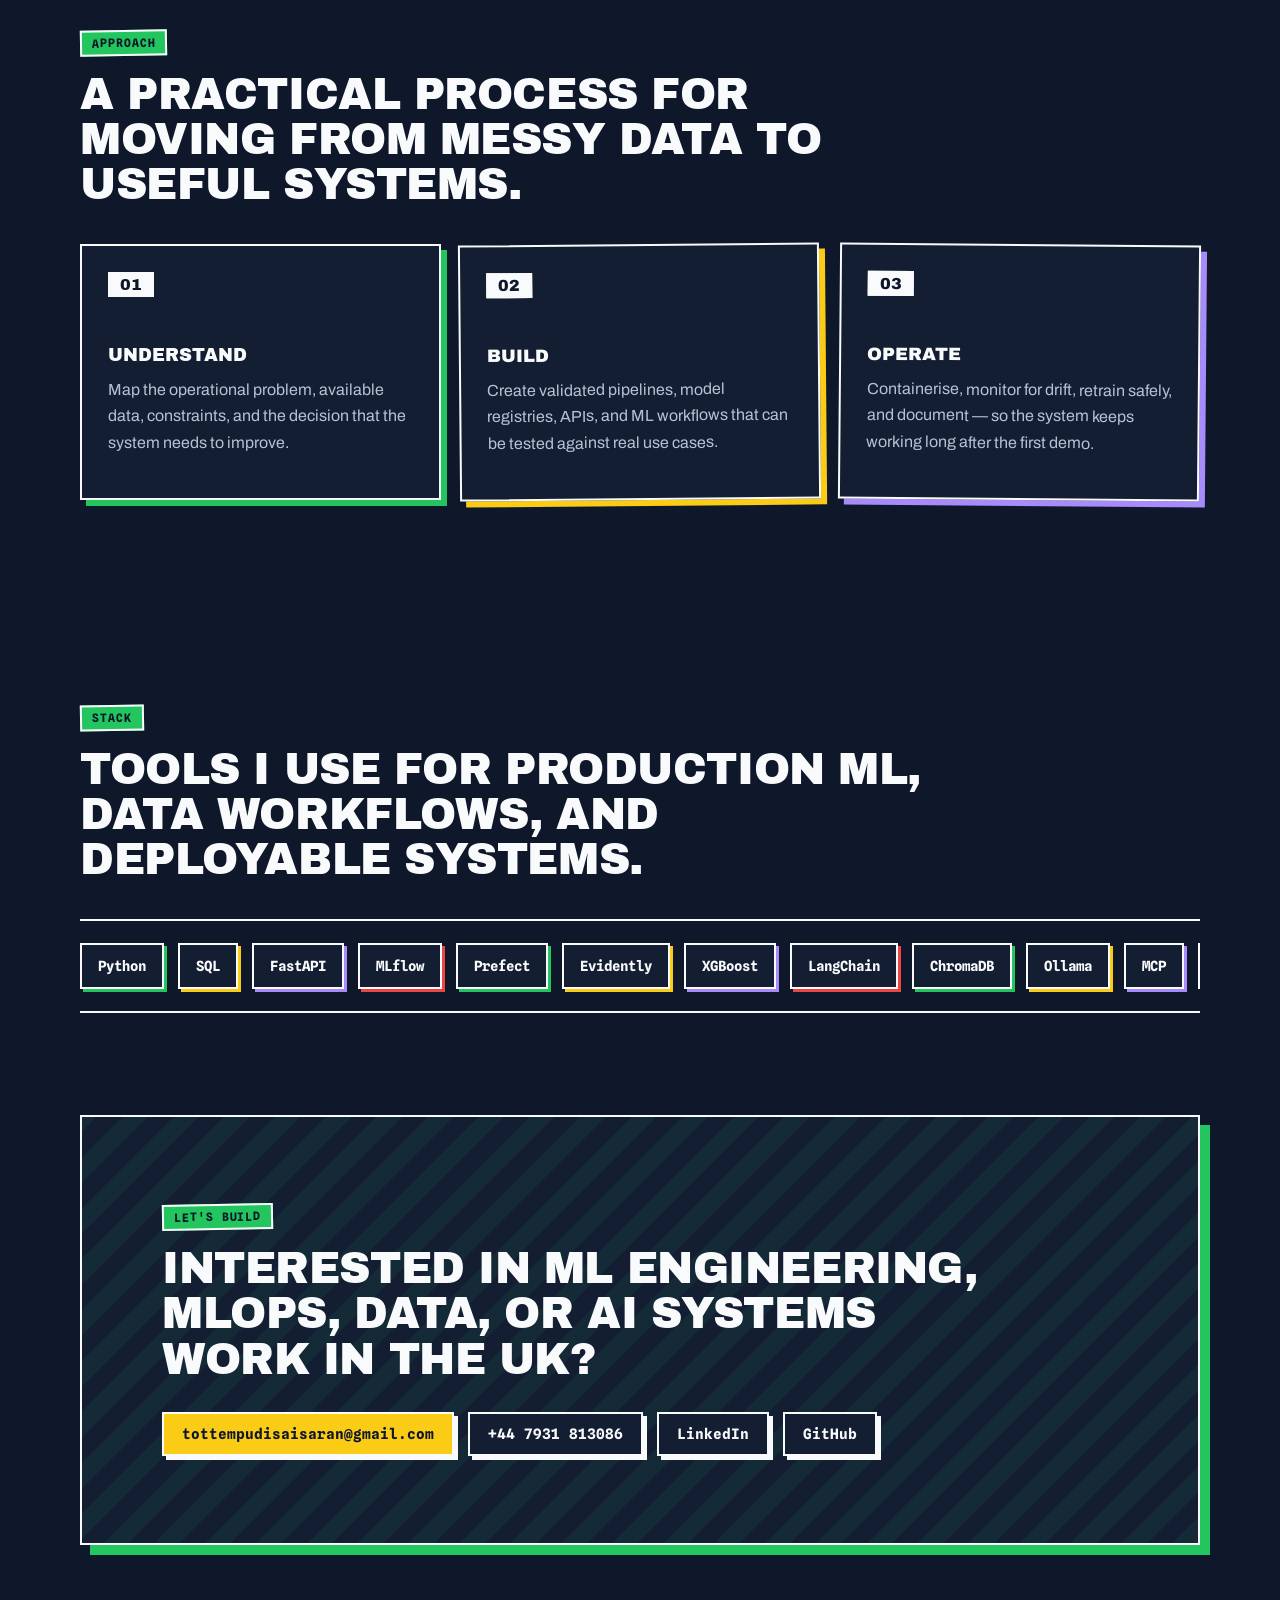
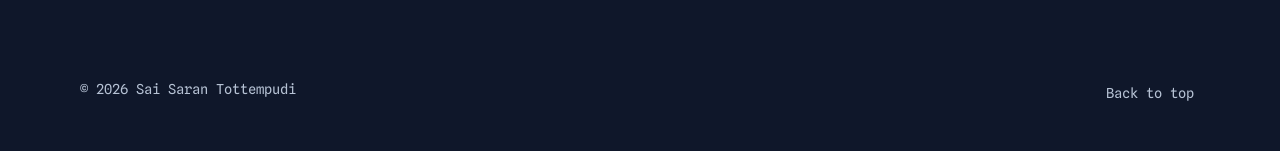
==== commit 2d99e4e8: "Redesign with neo-brutalist design system Apply ui-ux-pro-max design system recommendation: neo-brut" ====
--- a/index.html
+++ b/index.html
@@ -11,7 +11,7 @@
     <link rel="preconnect" href="https://fonts.googleapis.com" />
     <link rel="preconnect" href="https://fonts.gstatic.com" crossorigin />
     <link
-      href="https://fonts.googleapis.com/css2?family=Fraunces:opsz,wght@9..144,500;9..144,600;9..144,700&family=Instrument+Sans:wght@400;500;600;700&family=Spline+Sans+Mono:wght@500;600;700&display=swap"
+      href="https://fonts.googleapis.com/css2?family=Archivo:wght@400;500;600;700&family=Archivo+Black&family=Spline+Sans+Mono:wght@500;600;700&display=swap"
       rel="stylesheet"
     />
     <link rel="stylesheet" href="styles.css" />
@@ -125,8 +125,7 @@
           <p class="eyebrow">Selected work</p>
           <h2>Real systems from my GitHub — shipped, containerised, monitored.</h2>
         </div>
-        <div class="project-carousel-shell" data-reveal>
-        <div class="project-carousel" aria-label="Project carousel">
+        <div class="project-grid" aria-label="Project grid">
           <article class="project-card" data-reveal>
             <div class="project-visual project-shot shot-readmit" aria-hidden="true">
               <span>MLOps</span>
@@ -309,52 +308,6 @@
               </div>
             </div>
           </article>
-          <article class="project-card" data-reveal aria-hidden="true">
-            <div class="project-visual project-shot shot-readmit" aria-hidden="true">
-              <span>MLOps</span>
-              <strong>readmit-ai</strong>
-              <em>train -> monitor -> retrain</em>
-            </div>
-            <div class="project-body">
-              <p>End-to-end MLOps</p>
-              <h3>readmit-ai</h3>
-              <span>Hospital readmission risk platform with the full automated lifecycle: pandera-validated ingest, XGBoost + SHAP, MLflow champion/challenger registry, Evidently drift detection, and auto-retrain — eight containers, one compose file.</span>
-              <div class="project-links" aria-label="readmit-ai duplicate project links">
-                <a class="button secondary" tabindex="-1" href="https://github.com/saisarantottempudi/readmit-ai" target="_blank" rel="noreferrer">saisarantottempudi/readmit-ai</a>
-              </div>
-            </div>
-          </article>
-          <article class="project-card" data-reveal aria-hidden="true">
-            <div class="project-visual project-shot shot-quant" aria-hidden="true">
-              <span>Quant</span>
-              <strong>QuantForge</strong>
-              <em>any language -> backtest</em>
-            </div>
-            <div class="project-body">
-              <p>Backtesting engine</p>
-              <h3>QuantForge</h3>
-              <span>Language-agnostic backtesting and paper trading engine — write strategies in Python, Go, or TypeScript over WebSocket; the engine handles data, fills with slippage and fees, and reports Sharpe, drawdown, and VaR.</span>
-              <div class="project-links" aria-label="QuantForge duplicate links">
-                <a class="button secondary" tabindex="-1" href="https://github.com/saisarantottempudi/quantforge" target="_blank" rel="noreferrer">saisarantottempudi/quantforge</a>
-              </div>
-            </div>
-          </article>
-          <article class="project-card" data-reveal aria-hidden="true">
-            <div class="project-visual project-shot shot-finsight" aria-hidden="true">
-              <span>Fintech</span>
-              <strong>FinSight</strong>
-              <em>risk + fraud, live</em>
-            </div>
-            <div class="project-body">
-              <p>Cloud-native platform</p>
-              <h3>FinSight</h3>
-              <span>Real-time portfolio risk (VaR, Sharpe, drawdown) and IsolationForest fraud scoring on live market data — deployed to an Oracle Cloud ARM k3s cluster with Grafana Cloud observability, entirely on free tiers.</span>
-              <div class="project-links" aria-label="FinSight duplicate links">
-                <a class="button secondary" tabindex="-1" href="https://github.com/saisarantottempudi/finsight" target="_blank" rel="noreferrer">saisarantottempudi/finsight</a>
-              </div>
-            </div>
-          </article>
-        </div>
         </div>
       </section>
 
--- a/styles.css
+++ b/styles.css
@@ -1,18 +1,20 @@
 :root {
   color-scheme: dark;
-  --ink: #f7f3ea;
-  --muted: #b9c0bd;
-  --soft: rgba(247, 243, 234, 0.72);
-  --line: rgba(247, 243, 234, 0.16);
-  --panel: rgba(17, 22, 24, 0.74);
-  --green: #8df0c7;
-  --coral: #ff8f70;
-  --gold: #f5c86a;
-  --blue: #72b8ff;
-  --bg: #090d0f;
-  --radius: 8px;
-  --display: "Fraunces", Georgia, serif;
-  --body: "Instrument Sans", system-ui, sans-serif;
+  --ink: #f8fafc;
+  --muted: #b6c2d4;
+  --soft: rgba(248, 250, 252, 0.78);
+  --bg: #0f172a;
+  --surface: #131e33;
+  --line: #f8fafc;
+  --green: #22c55e;
+  --yellow: #facc15;
+  --violet: #a78bfa;
+  --red: #ef4444;
+  --radius: 0px;
+  --border-w: 2px;
+  --shadow-c: #22c55e;
+  --display: "Archivo Black", "Archivo", sans-serif;
+  --body: "Archivo", system-ui, sans-serif;
   --mono: "Spline Sans Mono", ui-monospace, monospace;
 }
 
@@ -28,12 +30,17 @@
 body {
   margin: 0;
   background:
-    radial-gradient(circle at 10% 5%, rgba(141, 240, 199, 0.13), transparent 30rem),
-    radial-gradient(circle at 90% 20%, rgba(255, 143, 112, 0.1), transparent 34rem),
-    linear-gradient(135deg, #080b0d 0%, #111514 44%, #080d11 100%);
+    radial-gradient(circle at 12% 8%, rgba(34, 197, 94, 0.1), transparent 28rem),
+    radial-gradient(circle at 88% 16%, rgba(167, 139, 250, 0.09), transparent 30rem),
+    var(--bg);
   color: var(--ink);
   font-family: var(--body);
   overflow-x: hidden;
+}
+
+a {
+  color: inherit;
+  text-decoration: none;
 }
 
 .grain {
@@ -45,27 +52,23 @@
   background-image: url("data:image/svg+xml,%3Csvg xmlns='http://www.w3.org/2000/svg' width='140' height='140'%3E%3Cfilter id='n'%3E%3CfeTurbulence type='fractalNoise' baseFrequency='0.9' numOctaves='2'/%3E%3C/filter%3E%3Crect width='100%25' height='100%25' filter='url(%23n)'/%3E%3C/svg%3E");
 }
 
-a {
-  color: inherit;
-  text-decoration: none;
-}
-
 .cursor-dot {
   position: fixed;
-  width: 18px;
-  height: 18px;
-  border: 1px solid rgba(141, 240, 199, 0.8);
-  border-radius: 999px;
+  width: 16px;
+  height: 16px;
+  border: 2px solid var(--green);
   pointer-events: none;
-  transform: translate(-50%, -50%);
-  z-index: 20;
+  transform: translate(-50%, -50%) rotate(45deg);
+  z-index: 40;
   opacity: 0;
   transition: opacity 180ms ease, width 180ms ease, height 180ms ease;
 }
 
+/* ---------- header ---------- */
+
 .site-header {
   position: fixed;
-  top: 18px;
+  top: 16px;
   left: 50%;
   z-index: 10;
   display: grid;
@@ -74,67 +77,100 @@
   width: min(1120px, calc(100% - 32px));
   min-height: 58px;
   padding: 8px;
-  border: 1px solid var(--line);
-  border-radius: var(--radius);
-  background: rgba(9, 13, 15, 0.72);
-  backdrop-filter: blur(20px);
+  border: var(--border-w) solid var(--line);
+  background: var(--bg);
+  box-shadow: 6px 6px 0 rgba(34, 197, 94, 0.9);
   transform: translateX(-50%);
 }
 
 .brand {
   display: grid;
   place-items: center;
-  min-width: 42px;
-  height: 42px;
-  padding: 0 8px;
-  border-radius: var(--radius);
-  background: var(--ink);
-  color: #09100e;
+  min-width: 44px;
+  height: 44px;
+  padding: 0 10px;
+  background: var(--yellow);
+  border: var(--border-w) solid var(--line);
+  color: #0f172a;
   font-size: 0.92rem;
-  font-family: var(--mono);
-  font-weight: 700;
+  font-family: var(--display);
+  transform: rotate(-2deg);
+  transition: transform 180ms ease;
+}
+
+.brand:hover {
+  transform: rotate(2deg) scale(1.05);
 }
 
 .nav-links {
   display: flex;
   justify-content: center;
-  gap: clamp(12px, 3vw, 34px);
+  gap: clamp(12px, 3vw, 30px);
   color: var(--muted);
-  font-size: 0.92rem;
+  font-family: var(--mono);
+  font-size: 0.86rem;
   font-weight: 600;
+  text-transform: uppercase;
+  letter-spacing: 0.04em;
 }
 
 .nav-links a,
 .site-footer a {
-  transition: color 180ms ease;
+  transition: color 160ms ease, background 160ms ease;
+  padding: 4px 6px;
 }
 
 .nav-links a:hover,
 .site-footer a:hover {
-  color: var(--green);
-}
+  color: #0f172a;
+  background: var(--green);
+}
+
+/* ---------- buttons ---------- */
 
 .header-cta,
 .button {
   display: inline-flex;
   align-items: center;
   justify-content: center;
-  min-height: 42px;
+  min-height: 44px;
   padding: 0 18px;
-  border: 1px solid var(--line);
-  border-radius: var(--radius);
+  border: var(--border-w) solid var(--line);
+  font-family: var(--mono);
   font-weight: 700;
-  transition: transform 180ms ease, border-color 180ms ease, background 180ms ease;
+  font-size: 0.9rem;
+  cursor: pointer;
+  background: var(--surface);
+  box-shadow: 4px 4px 0 var(--line);
+  transition: transform 150ms ease, box-shadow 150ms ease, background 150ms ease;
 }
 
 .header-cta {
-  color: var(--bg);
+  color: #0f172a;
   background: var(--green);
+  box-shadow: 4px 4px 0 var(--line);
 }
 
 .button:hover,
 .header-cta:hover {
-  transform: translateY(-2px);
+  transform: translate(-2px, -2px);
+  box-shadow: 6px 6px 0 var(--line);
+}
+
+.button:active,
+.header-cta:active {
+  transform: translate(4px, 4px);
+  box-shadow: 0 0 0 var(--line);
+}
+
+.button.primary {
+  background: var(--yellow);
+  color: #0f172a;
+}
+
+.button.secondary {
+  background: var(--surface);
+  color: var(--ink);
 }
 
 .button {
@@ -143,6 +179,8 @@
   overflow-wrap: anywhere;
 }
 
+/* ---------- hero ---------- */
+
 .hero {
   position: relative;
   min-height: min(760px, calc(100svh - 180px));
@@ -151,7 +189,7 @@
   align-items: center;
   justify-content: space-between;
   gap: clamp(36px, 7vw, 96px);
-  padding: 98px max(24px, calc((100vw - 1120px) / 2)) 30px;
+  padding: 110px max(24px, calc((100vw - 1120px) / 2)) 40px;
   overflow: hidden;
   isolation: isolate;
 }
@@ -171,8 +209,8 @@
 .hero-shade {
   z-index: -2;
   background:
-    linear-gradient(180deg, rgba(9, 13, 15, 0.08), rgba(9, 13, 15, 0.34) 48%, #090d0f 100%),
-    linear-gradient(90deg, rgba(9, 13, 15, 0.88), rgba(9, 13, 15, 0.38), rgba(9, 13, 15, 0.66));
+    linear-gradient(180deg, rgba(15, 23, 42, 0.1), rgba(15, 23, 42, 0.4) 48%, var(--bg) 100%),
+    linear-gradient(90deg, rgba(15, 23, 42, 0.88), rgba(15, 23, 42, 0.4), rgba(15, 23, 42, 0.66));
 }
 
 .hero-content {
@@ -185,13 +223,22 @@
 .panel-kicker,
 .project-body p,
 .publication-card p {
-  margin: 0 0 14px;
-  color: var(--green);
+  display: inline-block;
+  margin: 0 0 16px;
+  padding: 4px 10px;
+  background: var(--green);
+  color: #0f172a;
   font-family: var(--mono);
-  font-size: 0.74rem;
-  font-weight: 600;
+  font-size: 0.72rem;
+  font-weight: 700;
   letter-spacing: 0.08em;
   text-transform: uppercase;
+  border: var(--border-w) solid var(--line);
+  transform: rotate(-1deg);
+}
+
+.publication-card p {
+  background: var(--violet);
 }
 
 h1,
@@ -204,56 +251,51 @@
 h1,
 h2 {
   font-family: var(--display);
-  font-weight: 600;
-  line-height: 1.02;
+  font-weight: 400;
+  line-height: 1.04;
   letter-spacing: -0.01em;
+  text-transform: uppercase;
 }
 
 h1 {
   max-width: 920px;
   margin-bottom: 22px;
-  font-size: clamp(2.6rem, 5.4vw, 4.35rem);
+  font-size: clamp(2.2rem, 4.6vw, 3.7rem);
+}
+
+h1 em,
+h2 em {
+  font-style: normal;
+  color: var(--green);
 }
 
 h2 {
   max-width: 850px;
-  font-size: clamp(2rem, 4.4vw, 3.85rem);
+  font-size: clamp(1.7rem, 3.4vw, 2.9rem);
 }
 
 .intro h2 {
   max-width: 740px;
-  font-size: clamp(2rem, 3.8vw, 3.35rem);
-  line-height: 1.04;
 }
 
 h3 {
   font-family: var(--display);
-  font-weight: 600;
-  font-size: clamp(1.15rem, 1.55vw, 1.55rem);
+  font-weight: 400;
+  font-size: clamp(1.05rem, 1.4vw, 1.35rem);
 }
 
 .hero-copy {
   max-width: 650px;
   color: var(--soft);
-  font-size: clamp(1.04rem, 1.8vw, 1.24rem);
-  line-height: 1.58;
+  font-size: clamp(1.02rem, 1.7vw, 1.18rem);
+  line-height: 1.6;
 }
 
 .hero-actions {
   display: flex;
   flex-wrap: wrap;
-  gap: 12px;
+  gap: 14px;
   margin-top: 28px;
-}
-
-.button.primary {
-  border-color: transparent;
-  background: var(--ink);
-  color: var(--bg);
-}
-
-.button.secondary {
-  background: rgba(247, 243, 234, 0.06);
 }
 
 .hero-panel {
@@ -261,18 +303,18 @@
   width: min(360px, 100%);
   justify-self: end;
   padding: 20px;
-  border: 1px solid var(--line);
-  border-radius: var(--radius);
-  background: var(--panel);
-  backdrop-filter: blur(18px);
+  border: var(--border-w) solid var(--line);
+  background: var(--surface);
+  box-shadow: 8px 8px 0 var(--violet);
+  transform: rotate(1deg);
 }
 
 .hero-panel strong {
   display: block;
-  font-family: var(--display);
-  font-weight: 500;
-  font-size: 1.14rem;
-  line-height: 1.32;
+  font-family: var(--body);
+  font-weight: 600;
+  font-size: 1.02rem;
+  line-height: 1.45;
 }
 
 .hero-panel code {
@@ -289,23 +331,28 @@
 }
 
 .signal-row span {
-  height: 44px;
-  border-radius: 6px;
-  background: linear-gradient(180deg, var(--green), rgba(141, 240, 199, 0.08));
+  height: 40px;
+  border: var(--border-w) solid var(--line);
+  background: var(--green);
   animation: equalize 1.3s ease-in-out infinite alternate;
 }
 
 .signal-row span:nth-child(2) {
+  background: var(--yellow);
   animation-delay: 140ms;
 }
 
 .signal-row span:nth-child(3) {
+  background: var(--violet);
   animation-delay: 280ms;
 }
 
 .signal-row span:nth-child(4) {
+  background: var(--red);
   animation-delay: 420ms;
 }
+
+/* ---------- metrics ---------- */
 
 .metrics,
 .section,
@@ -318,23 +365,30 @@
 .metrics {
   display: grid;
   grid-template-columns: repeat(3, 1fr);
-  border-top: 1px solid var(--line);
-  border-bottom: 1px solid var(--line);
+  gap: 18px;
 }
 
 .metrics div {
-  padding: 26px 26px;
-}
-
-.metrics div + div {
-  border-left: 1px solid var(--line);
+  padding: 24px;
+  border: var(--border-w) solid var(--line);
+  background: var(--surface);
+  box-shadow: 6px 6px 0 var(--green);
+}
+
+.metrics div:nth-child(2) {
+  box-shadow: 6px 6px 0 var(--yellow);
+  transform: rotate(-0.6deg);
+}
+
+.metrics div:nth-child(3) {
+  box-shadow: 6px 6px 0 var(--violet);
+  transform: rotate(0.6deg);
 }
 
 .metrics strong {
   display: block;
   font-family: var(--display);
-  font-weight: 600;
-  font-size: clamp(2.15rem, 4.2vw, 3.55rem);
+  font-size: clamp(2.15rem, 4.2vw, 3.4rem);
   line-height: 1;
 }
 
@@ -347,6 +401,15 @@
   line-height: 1.65;
 }
 
+.metrics span {
+  font-family: var(--mono);
+  font-size: 0.82rem;
+  text-transform: uppercase;
+  letter-spacing: 0.04em;
+}
+
+/* ---------- sections ---------- */
+
 .section {
   padding: clamp(58px, 8vw, 106px) 0;
 }
@@ -360,72 +423,65 @@
 
 .intro-copy {
   max-width: 650px;
-  font-size: clamp(1rem, 1.35vw, 1.16rem);
+  font-size: clamp(1rem, 1.35vw, 1.12rem);
 }
 
 .profile-strip {
   display: grid;
   grid-template-columns: repeat(4, minmax(0, 1fr));
-  gap: 1px;
-  margin-top: -62px;
-  background: var(--line);
+  gap: 18px;
+  margin-top: -20px;
 }
 
 .profile-strip div {
-  min-height: 142px;
-  padding: 22px;
-  background: #0c1112;
+  min-height: 132px;
+  padding: 20px;
+  border: var(--border-w) solid var(--line);
+  background: var(--surface);
+  box-shadow: 5px 5px 0 var(--line);
 }
 
 .profile-strip span {
-  display: block;
-  margin-bottom: 16px;
-  color: var(--green);
+  display: inline-block;
+  margin-bottom: 14px;
+  padding: 3px 8px;
+  background: var(--yellow);
+  color: #0f172a;
   font-family: var(--mono);
-  font-size: 0.74rem;
-  font-weight: 600;
+  font-size: 0.7rem;
+  font-weight: 700;
   letter-spacing: 0.08em;
   text-transform: uppercase;
+  border: var(--border-w) solid var(--line);
+  transform: rotate(-1deg);
 }
 
 .profile-strip strong {
-  font-family: var(--display);
-  font-weight: 600;
-  font-size: 1.15rem;
+  display: block;
+  font-family: var(--body);
+  font-weight: 700;
+  font-size: 1.08rem;
   line-height: 1.3;
 }
 
-.project-carousel-shell {
-  margin-top: 36px;
-  overflow: hidden;
-}
-
-.project-carousel {
-  display: grid;
-  grid-auto-columns: minmax(260px, 28%);
-  grid-auto-flow: column;
-  gap: 16px;
-  overflow-x: auto;
-  overscroll-behavior-x: contain;
-  padding-bottom: 4px;
-  scroll-padding-inline: max(24px, calc((100vw - 1120px) / 2));
-  scroll-snap-type: x mandatory;
-  scrollbar-width: none;
-  -webkit-overflow-scrolling: touch;
-}
-
-.project-carousel::-webkit-scrollbar {
-  display: none;
-}
-
-.project-carousel .project-card {
-  scroll-snap-align: start;
+/* ---------- project grid ---------- */
+
+.project-grid {
+  display: grid;
+  grid-template-columns: repeat(3, minmax(0, 1fr));
+  gap: 22px;
+  width: min(1120px, calc(100% - 0px));
+  margin: 36px auto 0;
+}
+
+.project-grid .project-card:first-child {
+  grid-column: span 2;
 }
 
 .publication-grid {
   display: grid;
   grid-template-columns: repeat(2, minmax(0, 1fr));
-  gap: 18px;
+  gap: 22px;
   margin-top: 36px;
 }
 
@@ -435,277 +491,193 @@
   display: grid;
   align-content: space-between;
   overflow: hidden;
-  border: 1px solid var(--line);
-  border-radius: var(--radius);
-  background: rgba(247, 243, 234, 0.045);
-  transition: transform 220ms ease, border-color 220ms ease;
+  border: var(--border-w) solid var(--line);
+  background: var(--surface);
+  box-shadow: 6px 6px 0 rgba(248, 250, 252, 0.9);
+  transition: transform 180ms ease, box-shadow 180ms ease;
 }
 
 .project-card:hover {
-  border-color: rgba(141, 240, 199, 0.42);
-  transform: translateY(-5px);
+  transform: translate(-3px, -3px);
+  box-shadow: 10px 10px 0 var(--green);
 }
 
 .publication-card:hover {
-  border-color: rgba(245, 200, 106, 0.46);
-  transform: translateY(-5px);
+  transform: translate(-3px, -3px);
+  box-shadow: 10px 10px 0 var(--violet);
 }
 
 .publication-card {
-  min-height: 360px;
+  min-height: 340px;
   padding: 26px;
-}
-
-.project-card.featured {
-  min-height: 370px;
 }
 
 .project-visual {
   position: relative;
-  min-height: 118px;
+  min-height: 120px;
   overflow: hidden;
-}
-
-.featured .project-visual {
-  min-height: 118px;
-}
-
-.project-visual.compact {
-  min-height: 118px;
-}
-
-.aurora {
-  background:
-    radial-gradient(circle at 20% 30%, rgba(141, 240, 199, 0.8), transparent 18rem),
-    radial-gradient(circle at 80% 40%, rgba(255, 143, 112, 0.72), transparent 19rem),
-    radial-gradient(circle at 45% 85%, rgba(114, 184, 255, 0.72), transparent 17rem),
-    #101614;
-}
-
-.aurora span {
-  position: absolute;
-  width: 54%;
-  aspect-ratio: 1;
-  border: 1px solid rgba(247, 243, 234, 0.22);
-  border-radius: 999px;
-  animation: orbit 12s linear infinite;
-}
-
-.aurora span:nth-child(1) {
-  top: 12%;
-  left: 16%;
-}
-
-.aurora span:nth-child(2) {
-  right: -12%;
-  bottom: 16%;
-  animation-duration: 17s;
-}
-
-.aurora span:nth-child(3) {
-  left: 28%;
-  bottom: -18%;
-  animation-duration: 20s;
-}
-
-.mesh {
-  background:
-    linear-gradient(90deg, rgba(247, 243, 234, 0.06) 1px, transparent 1px),
-    linear-gradient(rgba(247, 243, 234, 0.06) 1px, transparent 1px),
-    radial-gradient(circle at 80% 20%, rgba(245, 200, 106, 0.62), transparent 12rem),
-    radial-gradient(circle at 28% 76%, rgba(141, 240, 199, 0.52), transparent 11rem),
-    #121717;
-  background-size: 34px 34px, 34px 34px, auto, auto, auto;
-  animation: drift 9s ease-in-out infinite alternate;
-}
-
-.pulse {
-  background:
-    repeating-radial-gradient(circle at 50% 50%, rgba(247, 243, 234, 0.2) 0 1px, transparent 1px 24px),
-    radial-gradient(circle at 50% 50%, rgba(255, 143, 112, 0.76), transparent 13rem),
-    #111820;
-  animation: pulse 3.4s ease-in-out infinite;
+  border-bottom: var(--border-w) solid var(--line);
 }
 
 .project-shot {
   display: grid;
   align-content: end;
-  gap: 4px;
+  gap: 5px;
   padding: 16px;
   isolation: isolate;
-  background-color: #101614;
-}
-
-.project-shot::before,
-.project-shot::after {
+  background-color: #101827;
+}
+
+.project-shot::before {
   content: "";
   position: absolute;
-  inset: auto;
-  z-index: -1;
-  opacity: 0.8;
-}
-
-.project-shot::before {
   width: 54%;
   aspect-ratio: 1;
   right: -12%;
   top: -42%;
-  border: 1px solid rgba(247, 243, 234, 0.2);
-  border-radius: 999px;
-}
-
-.project-shot::after {
-  width: 42%;
-  height: 8px;
-  right: 16px;
-  bottom: 16px;
-  border-radius: 999px;
-  background: linear-gradient(90deg, var(--green), transparent);
-  opacity: 0.58;
+  z-index: -1;
+  border: var(--border-w) solid rgba(248, 250, 252, 0.25);
 }
 
 .project-shot span {
-  color: var(--green);
+  justify-self: start;
+  padding: 2px 8px;
+  background: var(--ink);
+  color: #0f172a;
   font-family: var(--mono);
-  font-size: 0.68rem;
+  font-size: 0.66rem;
   font-weight: 700;
   letter-spacing: 0.1em;
   text-transform: uppercase;
+  transform: rotate(-2deg);
 }
 
 .project-shot strong {
-  max-width: 72%;
+  max-width: 80%;
   color: var(--ink);
   font-family: var(--display);
-  font-weight: 600;
-  font-size: clamp(1.04rem, 1.7vw, 1.32rem);
-  line-height: 1;
+  font-size: clamp(1.02rem, 1.6vw, 1.28rem);
+  line-height: 1.05;
+  text-transform: uppercase;
 }
 
 .project-shot em {
-  color: rgba(247, 243, 234, 0.72);
+  color: rgba(248, 250, 252, 0.75);
   font-family: var(--mono);
   font-size: 0.74rem;
   font-style: normal;
   font-weight: 600;
 }
 
+/* card visual variants — flat color-block collages */
+
+.shot-readmit {
+  background:
+    repeating-linear-gradient(-45deg, rgba(34, 197, 94, 0.22) 0 12px, transparent 12px 24px),
+    #14261c;
+}
+
+.shot-quant {
+  background:
+    linear-gradient(0deg, rgba(250, 204, 21, 0.16) 1px, transparent 1px),
+    linear-gradient(90deg, rgba(250, 204, 21, 0.16) 1px, transparent 1px),
+    #26210f;
+  background-size: 26px 26px, 26px 26px;
+}
+
+.shot-finsight {
+  background:
+    repeating-radial-gradient(circle at 76% 30%, rgba(248, 250, 252, 0.14) 0 2px, transparent 2px 20px),
+    #1d1a2e;
+}
+
+.shot-mcp {
+  background:
+    repeating-linear-gradient(0deg, rgba(167, 139, 250, 0.2) 0 3px, transparent 3px 16px),
+    #191430;
+}
+
+.shot-llmscope {
+  background:
+    repeating-linear-gradient(90deg, rgba(34, 197, 94, 0.26) 0 4px, transparent 4px 20px),
+    #10231a;
+}
+
+.shot-mickey {
+  background:
+    repeating-radial-gradient(circle at 50% 44%, rgba(96, 165, 250, 0.2) 0 2px, transparent 2px 18px),
+    #101c30;
+}
+
 .shot-documind {
   background:
-    linear-gradient(135deg, rgba(141, 240, 199, 0.44), rgba(255, 143, 112, 0.22)),
-    radial-gradient(circle at 20% 24%, rgba(247, 243, 234, 0.28), transparent 10rem),
-    #101614;
-}
-
-.shot-serverless,
-.shot-glm,
-.shot-olist {
-  background:
-    linear-gradient(90deg, rgba(247, 243, 234, 0.06) 1px, transparent 1px),
-    linear-gradient(rgba(247, 243, 234, 0.06) 1px, transparent 1px),
-    radial-gradient(circle at 68% 22%, rgba(245, 200, 106, 0.45), transparent 12rem),
-    radial-gradient(circle at 25% 72%, rgba(141, 240, 199, 0.42), transparent 10rem),
-    #121717;
-  background-size: 32px 32px, 32px 32px, auto, auto, auto;
-}
-
-.shot-credit,
-.shot-expense {
-  background:
-    repeating-radial-gradient(circle at 62% 48%, rgba(247, 243, 234, 0.18) 0 1px, transparent 1px 23px),
-    radial-gradient(circle at 62% 48%, rgba(255, 143, 112, 0.62), transparent 12rem),
-    #111820;
-}
-
-.shot-support,
+    linear-gradient(135deg, rgba(34, 197, 94, 0.3) 0 30%, transparent 30%),
+    linear-gradient(-45deg, rgba(250, 204, 21, 0.22) 0 20%, transparent 20%),
+    #16281e;
+}
+
+.shot-support {
+  background:
+    repeating-linear-gradient(45deg, rgba(96, 165, 250, 0.18) 0 10px, transparent 10px 20px),
+    #101f30;
+}
+
+.shot-glm {
+  background:
+    linear-gradient(0deg, rgba(250, 204, 21, 0.18) 1px, transparent 1px),
+    linear-gradient(90deg, rgba(250, 204, 21, 0.18) 1px, transparent 1px),
+    #241f10;
+  background-size: 30px 30px;
+}
+
+.shot-credit {
+  background:
+    repeating-radial-gradient(circle at 60% 50%, rgba(239, 68, 68, 0.2) 0 2px, transparent 2px 22px),
+    #2a1414;
+}
+
+.shot-f1 {
+  background:
+    repeating-linear-gradient(90deg, rgba(239, 68, 68, 0.26) 0 10px, transparent 10px 20px),
+    #241012;
+}
+
 .shot-telugu {
   background:
-    linear-gradient(140deg, rgba(114, 184, 255, 0.2), transparent 55%),
-    radial-gradient(circle at 24% 28%, rgba(141, 240, 199, 0.5), transparent 11rem),
-    radial-gradient(circle at 90% 82%, rgba(255, 143, 112, 0.24), transparent 11rem),
-    #101416;
-}
-
-.shot-f1,
-.shot-strategy,
-.shot-recipe {
-  background:
-    linear-gradient(115deg, rgba(255, 143, 112, 0.5), transparent 48%),
-    repeating-linear-gradient(90deg, rgba(247, 243, 234, 0.16) 0 8px, transparent 8px 16px),
-    #101414;
-}
-
-.shot-readmit {
-  background:
-    repeating-linear-gradient(-45deg, rgba(141, 240, 199, 0.12) 0 10px, transparent 10px 20px),
-    radial-gradient(circle at 22% 28%, rgba(141, 240, 199, 0.6), transparent 11rem),
-    radial-gradient(circle at 84% 78%, rgba(114, 184, 255, 0.4), transparent 11rem),
-    #0e1614;
-}
-
-.shot-quant {
-  background:
-    linear-gradient(0deg, rgba(141, 240, 199, 0.22) 1px, transparent 1px),
-    linear-gradient(90deg, rgba(141, 240, 199, 0.14) 1px, transparent 1px),
-    linear-gradient(160deg, rgba(245, 200, 106, 0.4), transparent 55%),
-    #101418;
-  background-size: 28px 28px, 28px 28px, auto, auto;
-}
-
-.shot-finsight {
-  background:
-    repeating-radial-gradient(circle at 74% 34%, rgba(247, 243, 234, 0.16) 0 1px, transparent 1px 22px),
-    radial-gradient(circle at 74% 34%, rgba(245, 200, 106, 0.56), transparent 12rem),
-    radial-gradient(circle at 18% 82%, rgba(141, 240, 199, 0.4), transparent 10rem),
-    #121514;
-}
-
-.shot-mcp {
-  background:
-    linear-gradient(135deg, rgba(114, 184, 255, 0.4), transparent 52%),
-    repeating-linear-gradient(0deg, rgba(247, 243, 234, 0.08) 0 2px, transparent 2px 14px),
-    radial-gradient(circle at 80% 24%, rgba(141, 240, 199, 0.44), transparent 10rem),
-    #0f1318;
-}
-
-.shot-llmscope {
-  background:
-    repeating-linear-gradient(90deg, rgba(141, 240, 199, 0.24) 0 3px, transparent 3px 18px),
-    linear-gradient(180deg, transparent 40%, rgba(255, 143, 112, 0.28)),
-    #101413;
-}
-
-.shot-mickey {
-  background:
-    radial-gradient(circle at 50% 42%, rgba(114, 184, 255, 0.62), transparent 9rem),
-    repeating-radial-gradient(circle at 50% 42%, rgba(247, 243, 234, 0.14) 0 1px, transparent 1px 18px),
-    #0d1117;
+    repeating-linear-gradient(-45deg, rgba(167, 139, 250, 0.22) 0 10px, transparent 10px 22px),
+    #1b1530;
 }
 
 .project-body {
-  padding: 16px;
+  padding: 18px;
 }
 
 .project-body h3 {
   margin-bottom: 8px;
+  text-transform: uppercase;
 }
 
 .project-body span {
   display: -webkit-box;
   font-size: 0.94rem;
-  line-height: 1.5;
+  line-height: 1.55;
   overflow: hidden;
   -webkit-box-orient: vertical;
   -webkit-line-clamp: 4;
 }
 
+.project-grid .project-card:first-child .project-body span {
+  -webkit-line-clamp: 3;
+}
+
 .publication-card span {
   display: block;
 }
 
 .publication-card h3 {
   margin-bottom: 14px;
-  font-size: clamp(1.15rem, 1.55vw, 1.48rem);
+  font-size: clamp(1.05rem, 1.4vw, 1.3rem);
+  text-transform: uppercase;
 }
 
 .project-links {
@@ -718,80 +690,112 @@
 .project-links .button {
   max-width: 100%;
   min-height: 34px;
-  padding-inline: 11px;
-  font-size: 0.76rem;
+  padding-inline: 10px;
+  font-size: 0.72rem;
+  box-shadow: 3px 3px 0 var(--line);
   overflow: hidden;
   text-overflow: ellipsis;
   white-space: nowrap;
 }
 
+.project-links .button:hover {
+  box-shadow: 5px 5px 0 var(--line);
+}
+
+.project-links .button:active {
+  box-shadow: 0 0 0 var(--line);
+  transform: translate(3px, 3px);
+}
+
+/* ---------- process ---------- */
+
 .process-list {
   display: grid;
   grid-template-columns: repeat(3, minmax(0, 1fr));
-  gap: 1px;
+  gap: 18px;
   margin-top: 36px;
-  background: var(--line);
 }
 
 .process-list div {
-  min-height: 290px;
-  padding: 28px;
-  background: #0c1112;
-}
+  min-height: 250px;
+  padding: 26px;
+  border: var(--border-w) solid var(--line);
+  background: var(--surface);
+  box-shadow: 6px 6px 0 var(--line);
+}
+
+.process-list div:nth-child(1) { box-shadow: 6px 6px 0 var(--green); }
+.process-list div:nth-child(2) { box-shadow: 6px 6px 0 var(--yellow); transform: rotate(-0.5deg); }
+.process-list div:nth-child(3) { box-shadow: 6px 6px 0 var(--violet); transform: rotate(0.5deg); }
 
 .process-list span {
-  color: var(--coral);
-  font-weight: 800;
+  display: inline-block;
+  padding: 2px 10px;
+  border: var(--border-w) solid var(--line);
+  background: var(--ink);
+  color: #0f172a;
+  font-family: var(--display);
+  font-size: 1rem;
 }
 
 .process-list h3 {
-  margin: 72px 0 12px;
-}
+  margin: 48px 0 12px;
+  text-transform: uppercase;
+}
+
+/* ---------- stack marquee ---------- */
 
 .stack-marquee {
   display: flex;
-  gap: 16px;
+  gap: 14px;
   overflow: hidden;
-  border-top: 1px solid var(--line);
-  border-bottom: 1px solid var(--line);
+  border-top: var(--border-w) solid var(--line);
+  border-bottom: var(--border-w) solid var(--line);
   padding: 22px 0;
 }
 
 .stack-marquee div {
   display: flex;
   min-width: max-content;
-  gap: 16px;
-  animation: marquee 22s linear infinite;
+  gap: 14px;
+  animation: marquee 26s linear infinite;
 }
 
 .stack-marquee span {
   display: inline-flex;
   align-items: center;
-  min-height: 48px;
-  padding: 0 18px;
-  border: 1px solid var(--line);
-  border-radius: var(--radius);
-  background: rgba(247, 243, 234, 0.045);
-  font-weight: 800;
-}
+  min-height: 46px;
+  padding: 0 16px;
+  border: var(--border-w) solid var(--line);
+  background: var(--surface);
+  font-family: var(--mono);
+  font-weight: 700;
+  font-size: 0.88rem;
+  box-shadow: 3px 3px 0 rgba(248, 250, 252, 0.55);
+}
+
+.stack-marquee span:nth-child(4n+1) { box-shadow: 3px 3px 0 var(--green); }
+.stack-marquee span:nth-child(4n+2) { box-shadow: 3px 3px 0 var(--yellow); }
+.stack-marquee span:nth-child(4n+3) { box-shadow: 3px 3px 0 var(--violet); }
+.stack-marquee span:nth-child(4n+4) { box-shadow: 3px 3px 0 var(--red); }
+
+/* ---------- contact ---------- */
 
 .contact {
   padding-top: 0;
 }
 
 .contact-inner {
-  min-height: 470px;
+  min-height: 430px;
   display: grid;
   align-content: center;
   justify-items: start;
   padding: clamp(28px, 7vw, 80px);
-  border: 1px solid var(--line);
-  border-radius: var(--radius);
-  background:
-    linear-gradient(120deg, rgba(9, 13, 15, 0.2), rgba(9, 13, 15, 0.86)),
-    radial-gradient(circle at 18% 18%, rgba(141, 240, 199, 0.24), transparent 24rem),
-    radial-gradient(circle at 82% 80%, rgba(255, 143, 112, 0.2), transparent 24rem),
-    #101414;
+  border: var(--border-w) solid var(--line);
+  background:
+    repeating-linear-gradient(-45deg, rgba(34, 197, 94, 0.07) 0 18px, transparent 18px 36px),
+    var(--surface);
+  box-shadow: 10px 10px 0 var(--green);
 }
 
 .contact-inner h2 {
@@ -801,7 +805,7 @@
 .contact-actions {
   display: flex;
   flex-wrap: wrap;
-  gap: 12px;
+  gap: 14px;
   max-width: 100%;
 }
 
@@ -811,12 +815,16 @@
   gap: 20px;
   padding: 34px 0 46px;
   color: var(--muted);
-}
+  font-family: var(--mono);
+  font-size: 0.86rem;
+}
+
+/* ---------- reveal + keyframes ---------- */
 
 [data-reveal] {
   opacity: 0;
-  transform: translateY(24px);
-  transition: opacity 650ms ease, transform 650ms ease;
+  transform: translateY(22px);
+  transition: opacity 500ms ease-out, transform 500ms ease-out;
 }
 
 [data-reveal].is-visible {
@@ -824,9 +832,15 @@
   transform: translateY(0);
 }
 
+.metrics div[data-reveal].is-visible:nth-child(2) { transform: rotate(-0.6deg); }
+.metrics div[data-reveal].is-visible:nth-child(3) { transform: rotate(0.6deg); }
+.process-list div[data-reveal].is-visible:nth-child(2) { transform: rotate(-0.5deg); }
+.process-list div[data-reveal].is-visible:nth-child(3) { transform: rotate(0.5deg); }
+.hero-panel[data-reveal].is-visible { transform: rotate(1deg); }
+
 @keyframes equalize {
   from {
-    transform: scaleY(0.28);
+    transform: scaleY(0.3);
     transform-origin: bottom;
   }
   to {
@@ -835,28 +849,21 @@
   }
 }
 
-@keyframes orbit {
-  to {
-    transform: rotate(360deg);
-  }
-}
-
-@keyframes drift {
-  to {
-    background-position: 18px -12px, 18px -12px, center, center, center;
-  }
-}
-
-@keyframes pulse {
-  50% {
-    filter: saturate(1.3) brightness(1.15);
-    transform: scale(1.02);
-  }
-}
-
 @keyframes marquee {
   to {
-    transform: translateX(calc(-100% - 16px));
+    transform: translateX(calc(-100% - 14px));
+  }
+}
+
+/* ---------- responsive ---------- */
+
+@media (max-width: 1024px) {
+  .project-grid {
+    grid-template-columns: repeat(2, minmax(0, 1fr));
+  }
+
+  .project-grid .project-card:first-child {
+    grid-column: span 2;
   }
 }
 
@@ -901,108 +908,12 @@
     grid-template-columns: 1fr;
   }
 
-  .project-carousel {
-    display: grid;
-    grid-auto-columns: minmax(240px, 78%);
-    grid-auto-flow: column;
-    grid-template-columns: none;
-  }
-
-  .metrics div + div {
-    border-left: 0;
-    border-top: 1px solid var(--line);
-  }
-
-  .project-card.featured {
-    min-height: 370px;
-  }
-
-  .featured .project-visual {
-    min-height: 118px;
-  }
-}
-
-@media (min-width: 821px) and (max-width: 1180px) {
-  .site-header {
-    width: min(960px, calc(100% - 32px));
-  }
-
-  .hero {
-    min-height: min(720px, calc(100svh - 160px));
-    grid-template-columns: minmax(0, 1fr) minmax(260px, 320px);
-    gap: clamp(24px, 4vw, 48px);
-    padding-right: max(20px, calc((100vw - 960px) / 2));
-    padding-left: max(20px, calc((100vw - 960px) / 2));
-  }
-
-  h1 {
-    max-width: 680px;
-    font-size: clamp(2.55rem, 5vw, 3.75rem);
-  }
-
-  .hero-copy {
-    max-width: 570px;
-  }
-
-  .hero-panel {
-    width: min(320px, 100%);
-  }
-
-  .project-carousel {
-    grid-auto-columns: minmax(260px, 36%);
-  }
-}
-
-@media (max-height: 850px) and (min-width: 821px) {
-  .hero {
-    min-height: min(700px, calc(100svh - 190px));
-    gap: clamp(28px, 5vw, 72px);
-    padding-top: 88px;
-    padding-bottom: 24px;
-  }
-
-  h1 {
-    max-width: 760px;
-    font-size: clamp(2.4rem, 4.8vw, 3.75rem);
-  }
-
-  .hero-copy {
-    max-width: 600px;
-    font-size: clamp(1rem, 1.45vw, 1.12rem);
-    line-height: 1.5;
-  }
-
-  .hero-actions {
-    margin-top: 22px;
-  }
-
-  .hero-panel {
-    width: min(330px, 100%);
-    padding: 18px;
-  }
-
-  .hero-panel strong {
-    font-size: 1.08rem;
-  }
-
-  .signal-row span {
-    height: 34px;
-  }
-}
-
-@media (max-height: 740px) and (min-width: 821px) {
-  .hero {
-    min-height: min(620px, calc(100svh - 160px));
-    padding-top: 88px;
-    padding-bottom: 20px;
-  }
-
-  h1 {
-    font-size: clamp(2.25rem, 4.2vw, 3.25rem);
-  }
-
-  .hero-copy {
-    max-width: 560px;
+  .project-grid {
+    grid-template-columns: 1fr;
+  }
+
+  .project-grid .project-card:first-child {
+    grid-column: auto;
   }
 }
 
@@ -1015,12 +926,12 @@
   }
 
   h1 {
-    font-size: clamp(2.05rem, 11vw, 2.85rem);
+    font-size: clamp(1.7rem, 8.5vw, 2.3rem);
   }
 
   h2,
   .intro h2 {
-    font-size: clamp(1.65rem, 8vw, 2.25rem);
+    font-size: clamp(1.35rem, 6.5vw, 1.8rem);
   }
 
   .hero {
@@ -1031,7 +942,7 @@
 
   .hero-copy {
     font-size: 1rem;
-    line-height: 1.5;
+    line-height: 1.55;
   }
 
   .hero-panel {
@@ -1040,10 +951,6 @@
     padding: 16px;
   }
 
-  .hero-panel strong {
-    font-size: 1.02rem;
-  }
-
   .signal-row span {
     height: 30px;
   }
@@ -1059,27 +966,16 @@
     padding-inline: 14px;
   }
 
-  .project-carousel-shell {
-    margin-top: 28px;
-    -webkit-mask-image: none;
-    mask-image: none;
-  }
-
-  .project-carousel {
-    grid-auto-columns: minmax(230px, 82%);
-    gap: 14px;
+  .project-grid {
+    gap: 18px;
   }
 
   .project-card {
-    min-height: 350px;
+    min-height: 340px;
   }
 
   .project-body {
     padding: 15px;
-  }
-
-  .project-visual {
-    min-height: 104px;
   }
 
   .project-body span {
